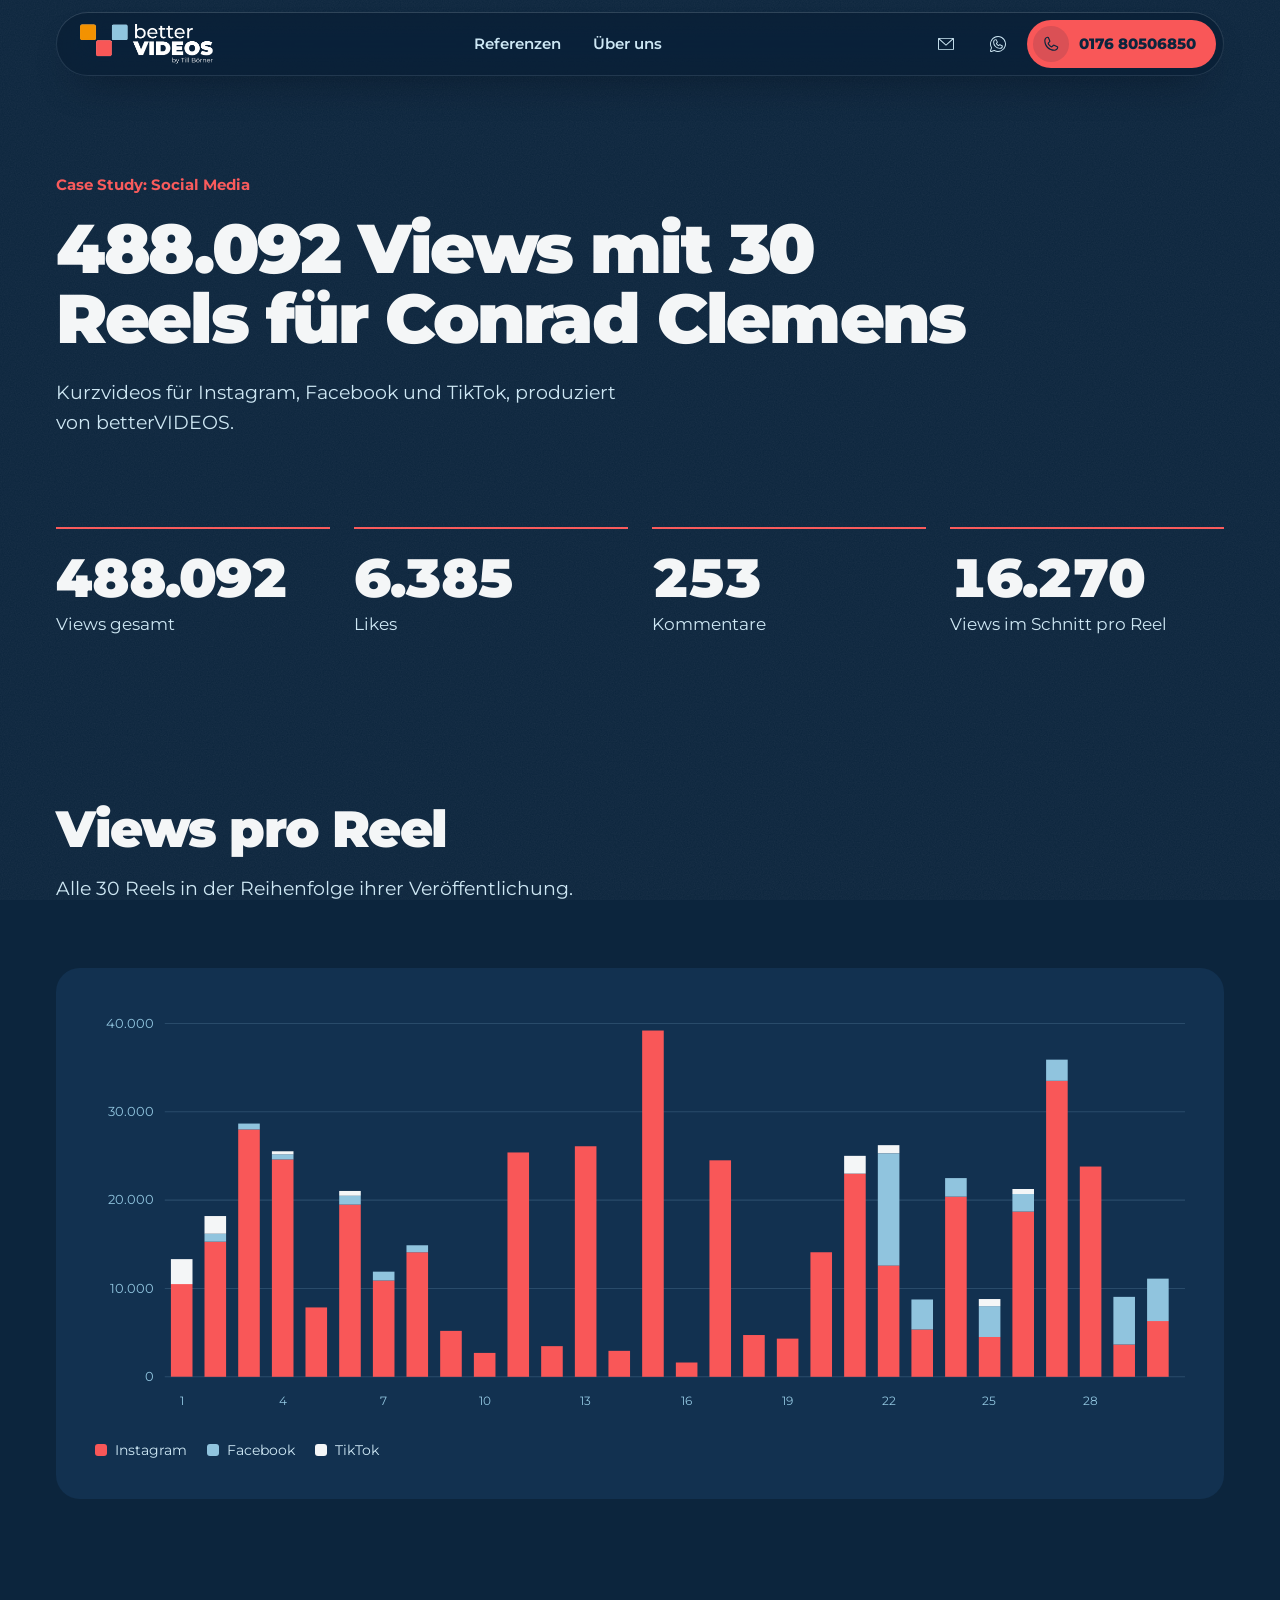
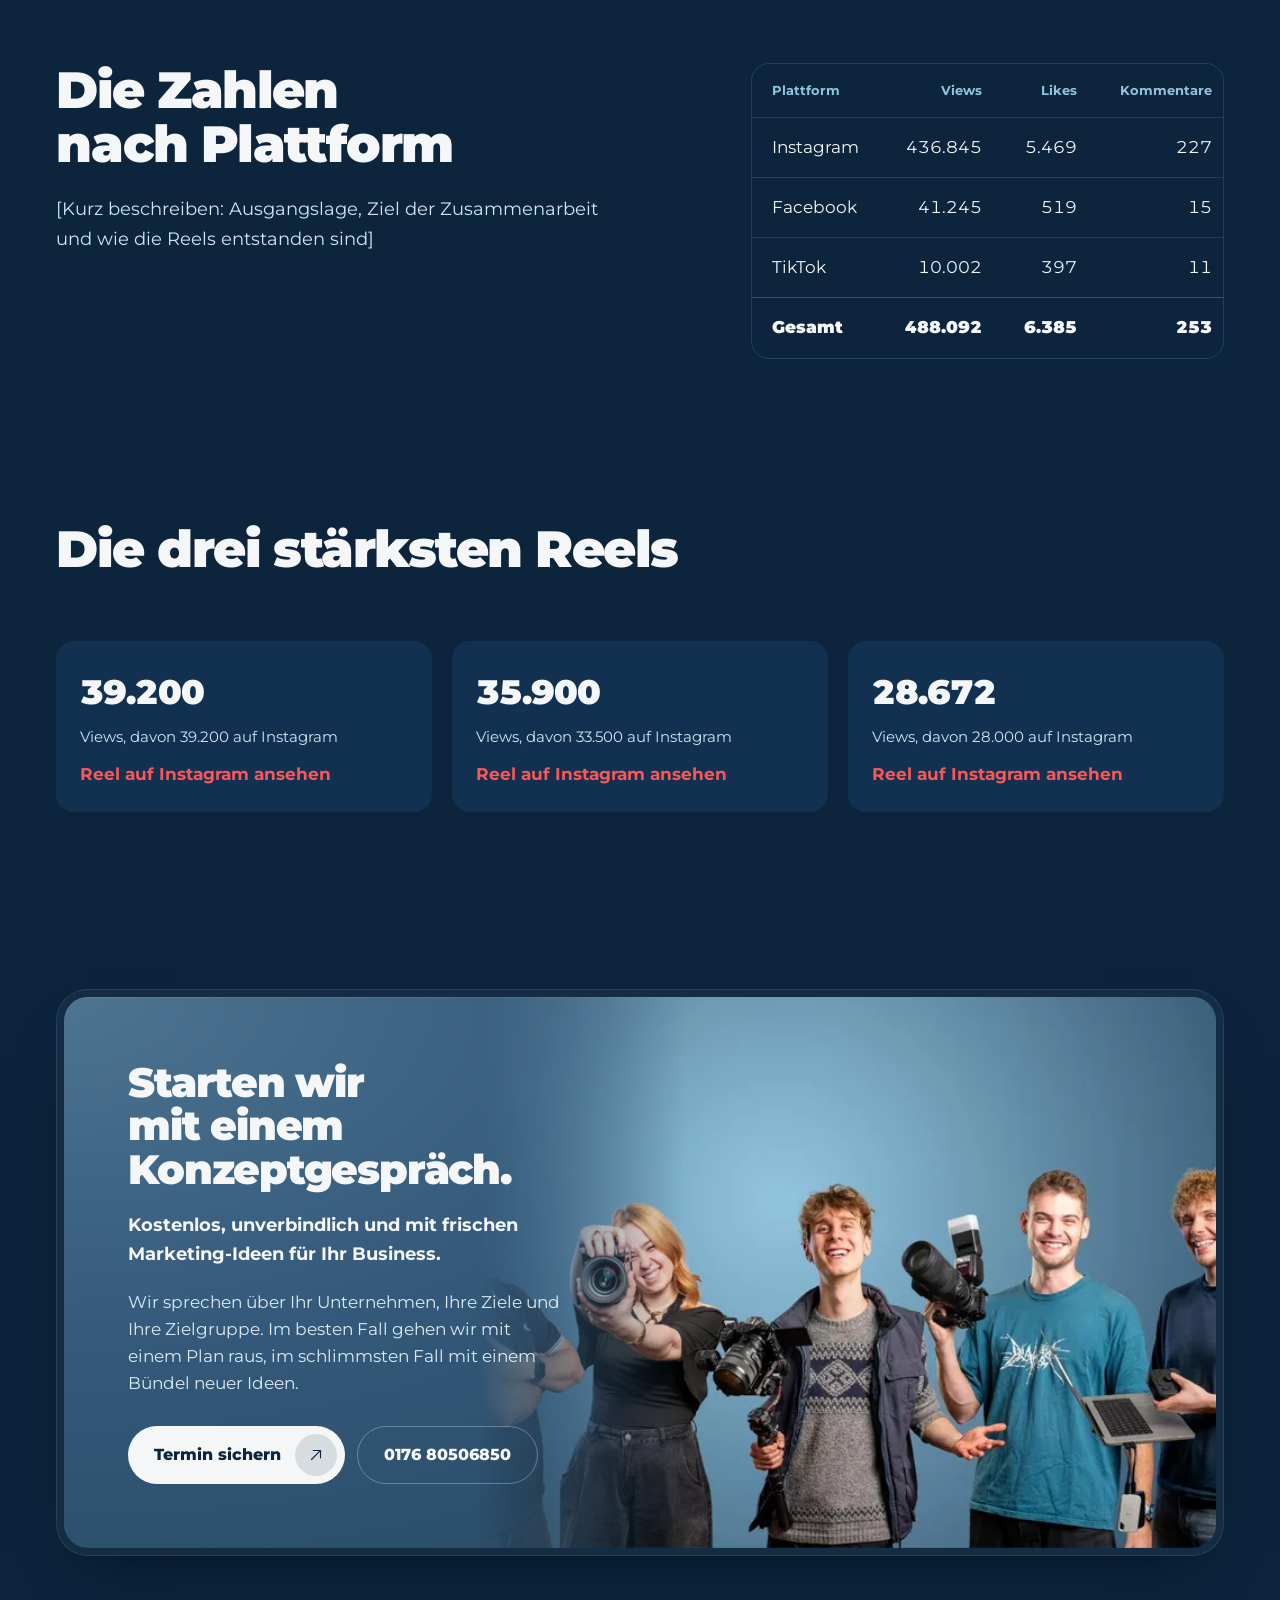
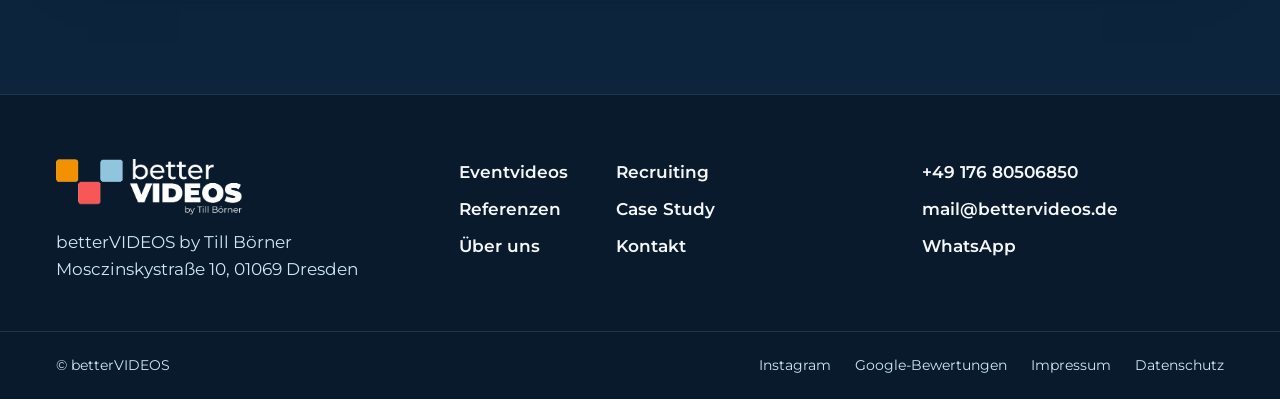
==== case-study-conrad-clemens.html @ bda5fd1b "Initial Commit" ====
<!doctype html>
<html lang="de">
<head>
<meta charset="utf-8">
<meta name="viewport" content="width=device-width, initial-scale=1, viewport-fit=cover">
<title>Case Study Conrad Clemens | betterVIDEOS</title>
<meta name="description" content="488.092 Views mit 30 Reels: Social-Media-Content von betterVIDEOS für Conrad Clemens (CDU) auf Instagram, Facebook und TikTok.">
<meta name="theme-color" content="#0c253d">
<link rel="canonical" href="https://bettervideos.de/case-study-conrad-clemens.html">
<meta property="og:type" content="website">
<meta property="og:title" content="Case Study Conrad Clemens | betterVIDEOS">
<meta property="og:description" content="488.092 Views mit 30 Reels: Social-Media-Content von betterVIDEOS für Conrad Clemens (CDU) auf Instagram, Facebook und TikTok.">
<meta property="og:image" content="https://bettervideos.de/assets/img/team-1520.jpg">
<meta property="og:locale" content="de_DE">
<link rel="preload" href="assets/fonts/montserrat-var.woff2" as="font" type="font/woff2" crossorigin>
<link rel="stylesheet" href="assets/css/style.css">
<link rel="icon" type="image/svg+xml" href="data:image/svg+xml,%3Csvg xmlns='http://www.w3.org/2000/svg' viewBox='0 0 64 64'%3E%3Crect x='2' y='4' width='22' height='22' rx='4' fill='%23f39202'/%3E%3Crect x='40' y='4' width='22' height='22' rx='4' fill='%2390c4de'/%3E%3Crect x='21' y='38' width='22' height='22' rx='4' fill='%23f95758'/%3E%3C/svg%3E">
</head>
<body>
<a class="skip-link" href="#inhalt">Zum Inhalt springen</a>
<header class="site-header">
<div class="site-header__inner">
<a class="logo" href="index.html" aria-label="betterVIDEOS Startseite"><picture><source srcset="assets/img/logo.webp" type="image/webp"><img src="assets/img/logo.png" alt="betterVIDEOS by Till Börner" width="520" height="157"></picture></a>
<nav class="main-nav" aria-label="Hauptnavigation">
<a href="referenzen.html">Referenzen</a>
<a href="ueber-uns.html">Über uns</a>
</nav>
<div class="header-actions">
<a class="icon-btn" href="mailto:mail@bettervideos.de" aria-label="E-Mail schreiben"><svg xmlns="http://www.w3.org/2000/svg" width="20" height="20" aria-hidden="true" focusable="false" viewBox="0 0 256 256" fill="currentColor"><path d="M224,50H32a6,6,0,0,0-6,6V192a14,14,0,0,0,14,14H216a14,14,0,0,0,14-14V56A6,6,0,0,0,224,50ZM208.58,62,128,135.86,47.42,62ZM216,194H40a2,2,0,0,1-2-2V69.64l86,78.78a6,6,0,0,0,8.1,0L218,69.64V192A2,2,0,0,1,216,194Z"/></svg></a>
<a class="icon-btn" href="https://wa.me/4917680506850" aria-label="WhatsApp schreiben"><svg xmlns="http://www.w3.org/2000/svg" width="20" height="20" aria-hidden="true" focusable="false" viewBox="0 0 256 256" fill="currentColor"><path d="M186.68,146.63l-32-16a6,6,0,0,0-6,.38L133,141.46A42.49,42.49,0,0,1,114.54,123L125,107.33a6,6,0,0,0,.38-6l-16-32A6,6,0,0,0,104,66a38,38,0,0,0-38,38,86.1,86.1,0,0,0,86,86,38,38,0,0,0,38-38A6,6,0,0,0,186.68,146.63ZM152,178a74.09,74.09,0,0,1-74-74,26,26,0,0,1,22.42-25.75l12.66,25.32-10.39,15.58a6,6,0,0,0-.54,5.63,54.43,54.43,0,0,0,29.07,29.07,6,6,0,0,0,5.63-.54l15.58-10.39,25.32,12.66A26,26,0,0,1,152,178ZM128,26A102,102,0,0,0,38.35,176.69L26.73,211.56a14,14,0,0,0,17.71,17.71l34.87-11.62A102,102,0,1,0,128,26Zm0,192a90,90,0,0,1-45.06-12.08,6.09,6.09,0,0,0-3-.81,6.2,6.2,0,0,0-1.9.31L40.65,217.88a2,2,0,0,1-2.53-2.53L50.58,178a6,6,0,0,0-.5-4.91A90,90,0,1,1,128,218Z"/></svg></a>
<a class="call-btn" href="tel:+4917680506850" aria-label="Anrufen: 0176 80506850"><span class="call-btn__icon"><svg xmlns="http://www.w3.org/2000/svg" width="18" height="18" aria-hidden="true" focusable="false" viewBox="0 0 256 256" fill="currentColor"><path d="M222.37,158.46l-47.11-21.11-.13-.06a16,16,0,0,0-15.17,1.4,8.12,8.12,0,0,0-.75.56L134.87,160c-15.42-7.49-31.34-23.29-38.83-38.51l20.78-24.71c.2-.25.39-.5.57-.77a16,16,0,0,0,1.32-15.06l0-.12L97.54,33.64a16,16,0,0,0-16.62-9.52A56.26,56.26,0,0,0,32,80c0,79.4,64.6,144,144,144a56.26,56.26,0,0,0,55.88-48.92A16,16,0,0,0,222.37,158.46ZM176,208A128.14,128.14,0,0,1,48,80,40.2,40.2,0,0,1,82.87,40a.61.61,0,0,0,0,.12l21,47L83.2,111.86a6.13,6.13,0,0,0-.57.77,16,16,0,0,0-1,15.7c9.06,18.53,27.73,37.06,46.46,46.11a16,16,0,0,0,15.75-1.14,8.44,8.44,0,0,0,.74-.56L168.89,152l47,21.05h0s.08,0,.11,0A40.21,40.21,0,0,1,176,208Z"/></svg></span><span class="call-btn__label">0176 80506850</span></a>
<button class="menu-toggle" type="button" aria-expanded="false" aria-controls="mobile-menu" aria-label="Menü öffnen"><span></span><span></span></button>
</div>
</div>
</header>
<nav class="mobile-menu" id="mobile-menu" aria-label="Mobiles Menü" aria-hidden="true">
<a href="index.html">Start</a>
<a href="eventvideo.html">Eventvideos</a>
<a href="recruiting.html">Recruiting</a>
<a href="referenzen.html">Referenzen</a>
<a href="ueber-uns.html">Über uns</a>
<a href="kontakt.html">Kontakt</a>
<div class="mobile-menu__contact">
<a href="tel:+4917680506850">0176 80506850</a>
<a href="https://wa.me/4917680506850">WhatsApp</a>
<a href="mailto:mail@bettervideos.de">mail@bettervideos.de</a>
</div>
</nav>

<main id="inhalt">

<section class="page-hero" data-hero aria-label="Einstieg">
<div class="wrap">
<p class="kicker">Case Study: Social Media</p>
<h1 class="h1 h1--case">488.092 Views mit 30 Reels für Conrad Clemens</h1>
<p class="lead">Kurzvideos für Instagram, Facebook und TikTok, produziert von betterVIDEOS.</p>
</div>
</section>

<section class="section section--tight-top" aria-label="Ergebnisse">
<div class="wrap">
<div class="stats reveal">
<div class="stat"><strong>488.092</strong><span>Views gesamt</span></div>
<div class="stat"><strong>6.385</strong><span>Likes</span></div>
<div class="stat"><strong>253</strong><span>Kommentare</span></div>
<div class="stat"><strong>16.270</strong><span>Views im Schnitt pro Reel</span></div>
</div>
</div>
</section>

<section class="section section--tight-top" aria-labelledby="verlauf">
<div class="wrap">
<div class="section-head reveal"><h2 class="h2" id="verlauf">Views pro Reel</h2><p class="lead">Alle 30 Reels in der Reihenfolge ihrer Veröffentlichung.</p></div>
<div class="chart reveal">
<svg viewBox="0 0 1000 380" role="img" aria-label="Views pro Reel, aufgeteilt nach Instagram, Facebook und TikTok"><g font-family="Montserrat, sans-serif"><line x1="64" x2="1000" y1="340.0" y2="340.0" stroke="rgba(144,196,222,0.18)"/><text x="54" y="344.0" text-anchor="end" font-size="12" fill="#90c4de">0</text><line x1="64" x2="1000" y1="259.0" y2="259.0" stroke="rgba(144,196,222,0.18)"/><text x="54" y="263.0" text-anchor="end" font-size="12" fill="#90c4de">10.000</text><line x1="64" x2="1000" y1="178.0" y2="178.0" stroke="rgba(144,196,222,0.18)"/><text x="54" y="182.0" text-anchor="end" font-size="12" fill="#90c4de">20.000</text><line x1="64" x2="1000" y1="97.0" y2="97.0" stroke="rgba(144,196,222,0.18)"/><text x="54" y="101.0" text-anchor="end" font-size="12" fill="#90c4de">30.000</text><line x1="64" x2="1000" y1="16.0" y2="16.0" stroke="rgba(144,196,222,0.18)"/><text x="54" y="20.0" text-anchor="end" font-size="12" fill="#90c4de">40.000</text><rect x="69.6" y="254.9" width="19.8" height="85.0" fill="#f95758"><title>Reel 1, Instagram: 10.500 Views</title></rect><rect x="69.6" y="232.1" width="19.8" height="22.9" fill="#f4f6f7"><title>Reel 1, TikTok: 2.821 Views</title></rect><rect x="100.4" y="216.1" width="19.8" height="123.9" fill="#f95758"><title>Reel 2, Instagram: 15.300 Views</title></rect><rect x="100.4" y="208.8" width="19.8" height="7.3" fill="#90c4de"><title>Reel 2, Facebook: 897 Views</title></rect><rect x="100.4" y="192.6" width="19.8" height="16.2" fill="#f4f6f7"><title>Reel 2, TikTok: 2.002 Views</title></rect><rect x="131.3" y="113.2" width="19.8" height="226.8" fill="#f95758"><title>Reel 3, Instagram: 28.000 Views</title></rect><rect x="131.3" y="107.8" width="19.8" height="5.4" fill="#90c4de"><title>Reel 3, Facebook: 672 Views</title></rect><rect x="162.2" y="140.7" width="19.8" height="199.3" fill="#f95758"><title>Reel 4, Instagram: 24.600 Views</title></rect><rect x="162.2" y="136.0" width="19.8" height="4.7" fill="#90c4de"><title>Reel 4, Facebook: 583 Views</title></rect><rect x="162.2" y="133.2" width="19.8" height="2.8" fill="#f4f6f7"><title>Reel 4, TikTok: 344 Views</title></rect><rect x="193.0" y="276.4" width="19.8" height="63.6" fill="#f95758"><title>Reel 5, Instagram: 7.846 Views</title></rect><rect x="223.9" y="182.1" width="19.8" height="157.9" fill="#f95758"><title>Reel 6, Instagram: 19.500 Views</title></rect><rect x="223.9" y="174.0" width="19.8" height="8.1" fill="#90c4de"><title>Reel 6, Facebook: 1.000 Views</title></rect><rect x="223.9" y="169.6" width="19.8" height="4.4" fill="#f4f6f7"><title>Reel 6, TikTok: 538 Views</title></rect><rect x="254.8" y="251.7" width="19.8" height="88.3" fill="#f95758"><title>Reel 7, Instagram: 10.900 Views</title></rect><rect x="254.8" y="243.6" width="19.8" height="8.1" fill="#90c4de"><title>Reel 7, Facebook: 1.000 Views</title></rect><rect x="285.6" y="225.8" width="19.8" height="114.2" fill="#f95758"><title>Reel 8, Instagram: 14.100 Views</title></rect><rect x="285.6" y="219.4" width="19.8" height="6.4" fill="#90c4de"><title>Reel 8, Facebook: 793 Views</title></rect><rect x="316.5" y="297.9" width="19.8" height="42.1" fill="#f95758"><title>Reel 9, Instagram: 5.199 Views</title></rect><rect x="347.4" y="318.1" width="19.8" height="21.9" fill="#f95758"><title>Reel 10, Instagram: 2.701 Views</title></rect><rect x="378.2" y="134.3" width="19.8" height="205.7" fill="#f95758"><title>Reel 11, Instagram: 25.400 Views</title></rect><rect x="409.1" y="311.9" width="19.8" height="28.1" fill="#f95758"><title>Reel 12, Instagram: 3.463 Views</title></rect><rect x="440.0" y="128.6" width="19.8" height="211.4" fill="#f95758"><title>Reel 13, Instagram: 26.100 Views</title></rect><rect x="470.8" y="316.2" width="19.8" height="23.8" fill="#f95758"><title>Reel 14, Instagram: 2.942 Views</title></rect><rect x="501.7" y="22.5" width="19.8" height="317.5" fill="#f95758"><title>Reel 15, Instagram: 39.200 Views</title></rect><rect x="532.6" y="326.9" width="19.8" height="13.1" fill="#f95758"><title>Reel 16, Instagram: 1.612 Views</title></rect><rect x="563.4" y="141.5" width="19.8" height="198.5" fill="#f95758"><title>Reel 17, Instagram: 24.500 Views</title></rect><rect x="594.3" y="301.7" width="19.8" height="38.3" fill="#f95758"><title>Reel 18, Instagram: 4.734 Views</title></rect><rect x="625.2" y="305.0" width="19.8" height="35.0" fill="#f95758"><title>Reel 19, Instagram: 4.324 Views</title></rect><rect x="656.0" y="225.8" width="19.8" height="114.2" fill="#f95758"><title>Reel 20, Instagram: 14.100 Views</title></rect><rect x="686.9" y="153.7" width="19.8" height="186.3" fill="#f95758"><title>Reel 21, Instagram: 23.000 Views</title></rect><rect x="686.9" y="137.4" width="19.8" height="16.3" fill="#f4f6f7"><title>Reel 21, TikTok: 2.010 Views</title></rect><rect x="717.8" y="237.9" width="19.8" height="102.1" fill="#f95758"><title>Reel 22, Instagram: 12.600 Views</title></rect><rect x="717.8" y="135.1" width="19.8" height="102.9" fill="#90c4de"><title>Reel 22, Facebook: 12.700 Views</title></rect><rect x="717.8" y="127.6" width="19.8" height="7.4" fill="#f4f6f7"><title>Reel 22, TikTok: 917 Views</title></rect><rect x="748.6" y="296.6" width="19.8" height="43.4" fill="#f95758"><title>Reel 23, Instagram: 5.352 Views</title></rect><rect x="748.6" y="269.1" width="19.8" height="27.5" fill="#90c4de"><title>Reel 23, Facebook: 3.400 Views</title></rect><rect x="779.5" y="174.8" width="19.8" height="165.2" fill="#f95758"><title>Reel 24, Instagram: 20.400 Views</title></rect><rect x="779.5" y="157.8" width="19.8" height="17.0" fill="#90c4de"><title>Reel 24, Facebook: 2.100 Views</title></rect><rect x="810.4" y="303.5" width="19.8" height="36.5" fill="#f95758"><title>Reel 25, Instagram: 4.503 Views</title></rect><rect x="810.4" y="275.2" width="19.8" height="28.3" fill="#90c4de"><title>Reel 25, Facebook: 3.500 Views</title></rect><rect x="810.4" y="268.7" width="19.8" height="6.5" fill="#f4f6f7"><title>Reel 25, TikTok: 805 Views</title></rect><rect x="841.2" y="188.5" width="19.8" height="151.5" fill="#f95758"><title>Reel 26, Instagram: 18.700 Views</title></rect><rect x="841.2" y="172.3" width="19.8" height="16.2" fill="#90c4de"><title>Reel 26, Facebook: 2.000 Views</title></rect><rect x="841.2" y="167.8" width="19.8" height="4.6" fill="#f4f6f7"><title>Reel 26, TikTok: 565 Views</title></rect><rect x="872.1" y="68.6" width="19.8" height="271.4" fill="#f95758"><title>Reel 27, Instagram: 33.500 Views</title></rect><rect x="872.1" y="49.2" width="19.8" height="19.4" fill="#90c4de"><title>Reel 27, Facebook: 2.400 Views</title></rect><rect x="903.0" y="147.2" width="19.8" height="192.8" fill="#f95758"><title>Reel 28, Instagram: 23.800 Views</title></rect><rect x="933.8" y="310.4" width="19.8" height="29.6" fill="#f95758"><title>Reel 29, Instagram: 3.653 Views</title></rect><rect x="933.8" y="266.7" width="19.8" height="43.7" fill="#90c4de"><title>Reel 29, Facebook: 5.400 Views</title></rect><rect x="964.7" y="288.8" width="19.8" height="51.2" fill="#f95758"><title>Reel 30, Instagram: 6.316 Views</title></rect><rect x="964.7" y="250.0" width="19.8" height="38.9" fill="#90c4de"><title>Reel 30, Facebook: 4.800 Views</title></rect><text x="79.4" y="366" text-anchor="middle" font-size="11" fill="#90c4de">1</text><text x="172.0" y="366" text-anchor="middle" font-size="11" fill="#90c4de">4</text><text x="264.6" y="366" text-anchor="middle" font-size="11" fill="#90c4de">7</text><text x="357.2" y="366" text-anchor="middle" font-size="11" fill="#90c4de">10</text><text x="449.8" y="366" text-anchor="middle" font-size="11" fill="#90c4de">13</text><text x="542.4" y="366" text-anchor="middle" font-size="11" fill="#90c4de">16</text><text x="635.0" y="366" text-anchor="middle" font-size="11" fill="#90c4de">19</text><text x="727.6" y="366" text-anchor="middle" font-size="11" fill="#90c4de">22</text><text x="820.2" y="366" text-anchor="middle" font-size="11" fill="#90c4de">25</text><text x="912.8" y="366" text-anchor="middle" font-size="11" fill="#90c4de">28</text></g></svg>
<p class="chart__legend"><span><i style="background:#f95758"></i>Instagram</span><span><i style="background:#90c4de"></i>Facebook</span><span><i style="background:#f4f6f7"></i>TikTok</span></p>
</div>
</div>
</section>

<section class="section section--tight-top" aria-labelledby="plattformen">
<div class="wrap grid-12 split">
<div class="split__a reveal">
<h2 class="h2" id="plattformen">Die Zahlen nach Plattform</h2>
<p class="body-lg muted">[Kurz beschreiben: Ausgangslage, Ziel der Zusammenarbeit und wie die Reels entstanden sind]</p>
</div>
<div class="split__b reveal">
<div class="table-wrap">
<table class="platforms">
<thead><tr><th scope="col">Plattform</th><th scope="col">Views</th><th scope="col">Likes</th><th scope="col">Kommentare</th></tr></thead>
<tbody>
<tr><td>Instagram</td><td>436.845</td><td>5.469</td><td>227</td></tr>
<tr><td>Facebook</td><td>41.245</td><td>519</td><td>15</td></tr>
<tr><td>TikTok</td><td>10.002</td><td>397</td><td>11</td></tr>
</tbody>
<tfoot><tr><td>Gesamt</td><td>488.092</td><td>6.385</td><td>253</td></tr></tfoot>
</table>
</div>
</div>
</div>
</section>

<section class="section section--tight-top" aria-labelledby="top">
<div class="wrap">
<div class="section-head reveal"><h2 class="h2" id="top">Die drei stärksten Reels</h2></div>
<div class="top-reels reveal"><a class="top-reel" href="https://www.instagram.com/reel/C_IzAblIefI/"><strong>39.200</strong><span>Views, davon 39.200 auf Instagram</span><em>Reel auf Instagram ansehen</em></a><a class="top-reel" href="https://www.instagram.com/reel/DNK-kFuIaaP/"><strong>35.900</strong><span>Views, davon 33.500 auf Instagram</span><em>Reel auf Instagram ansehen</em></a><a class="top-reel" href="https://www.instagram.com/reel/C7Y2brCISjF/"><strong>28.672</strong><span>Views, davon 28.000 auf Instagram</span><em>Reel auf Instagram ansehen</em></a></div>
</div>
</section>

<section class="section section--cta" aria-labelledby="konzeptgespraech">
<div class="wrap">
<div class="bezel bezel--xl reveal">
<div class="bezel__core cta-panel">
<div class="cta-panel__text">
<h2 class="h2" id="konzeptgespraech">Starten wir mit einem Konzeptgespräch.</h2>
<p class="cta-panel__sub">Kostenlos, unverbindlich und mit frischen Marketing-Ideen für Ihr Business.</p>
<p class="cta-panel__body">Wir sprechen über Ihr Unternehmen, Ihre Ziele und Ihre Zielgruppe. Im besten Fall gehen wir mit einem Plan raus, im schlimmsten Fall mit einem Bündel neuer Ideen.</p>
<div class="btn-row">
<a class="btn btn--light" href="kontakt.html"><span>Termin sichern</span><span class="btn__icon"><svg xmlns="http://www.w3.org/2000/svg" width="18" height="18" aria-hidden="true" focusable="false" viewBox="0 0 256 256" fill="currentColor"><path d="M200,64V168a8,8,0,0,1-16,0V83.31L69.66,197.66a8,8,0,0,1-11.32-11.32L172.69,72H88a8,8,0,0,1,0-16H192A8,8,0,0,1,200,64Z"/></svg></span></a>
<a class="btn btn--ghost" href="tel:+4917680506850">0176 80506850</a>
</div>
</div>
<figure class="cta-panel__photo"><picture><source type="image/webp" srcset="assets/img/team-800.webp 800w, assets/img/team-1520.webp 1520w" sizes="(max-width: 860px) 92vw, 720px"><img src="assets/img/team-800.jpg" srcset="assets/img/team-800.jpg 800w, assets/img/team-1520.jpg 1520w" sizes="(max-width: 860px) 92vw, 720px" alt="Das betterVIDEOS-Team mit Kameras vor blauem Hintergrund" width="1520" height="931" loading="lazy" decoding="async"></picture></figure>
</div>
</div>
</div>
</section>

</main>
<footer class="site-footer">
<div class="wrap footer-top">
<div class="footer-brand">
<a class="logo" href="index.html" aria-label="betterVIDEOS Startseite"><picture><source srcset="assets/img/logo.webp" type="image/webp"><img src="assets/img/logo.png" alt="betterVIDEOS by Till Börner" width="520" height="157"></picture></a>
<address>betterVIDEOS by Till Börner<br>Mosczinskystraße 10, 01069 Dresden</address>
</div>
<nav class="footer-nav" aria-label="Seiten">
<a href="eventvideo.html">Eventvideos</a>
<a href="recruiting.html">Recruiting</a>
<a href="referenzen.html">Referenzen</a>
<a href="case-study-conrad-clemens.html">Case Study</a>
<a href="ueber-uns.html">Über uns</a>
<a href="kontakt.html">Kontakt</a>
</nav>
<div class="footer-contact">
<a href="tel:+4917680506850">+49 176 80506850</a>
<a href="mailto:mail@bettervideos.de">mail@bettervideos.de</a>
<a href="https://wa.me/4917680506850">WhatsApp</a>
</div>
</div>
<div class="wrap footer-bar">
<span>© betterVIDEOS</span>
<nav aria-label="Rechtliches">
<a href="https://www.instagram.com/tillderburner/">Instagram</a>
<a href="https://www.google.com/maps/search/?api=1&query=betterVIDEOS%20Dresden">Google-Bewertungen</a>
<a href="impressum.html">Impressum</a>
<a href="datenschutz.html">Datenschutz</a>
</nav>
</div>
</footer>
<div class="contact-bar" aria-label="Schnellkontakt">
<a class="contact-bar__call" href="tel:+4917680506850"><svg xmlns="http://www.w3.org/2000/svg" width="18" height="18" aria-hidden="true" focusable="false" viewBox="0 0 256 256" fill="currentColor"><path d="M222.37,158.46l-47.11-21.11-.13-.06a16,16,0,0,0-15.17,1.4,8.12,8.12,0,0,0-.75.56L134.87,160c-15.42-7.49-31.34-23.29-38.83-38.51l20.78-24.71c.2-.25.39-.5.57-.77a16,16,0,0,0,1.32-15.06l0-.12L97.54,33.64a16,16,0,0,0-16.62-9.52A56.26,56.26,0,0,0,32,80c0,79.4,64.6,144,144,144a56.26,56.26,0,0,0,55.88-48.92A16,16,0,0,0,222.37,158.46ZM176,208A128.14,128.14,0,0,1,48,80,40.2,40.2,0,0,1,82.87,40a.61.61,0,0,0,0,.12l21,47L83.2,111.86a6.13,6.13,0,0,0-.57.77,16,16,0,0,0-1,15.7c9.06,18.53,27.73,37.06,46.46,46.11a16,16,0,0,0,15.75-1.14,8.44,8.44,0,0,0,.74-.56L168.89,152l47,21.05h0s.08,0,.11,0A40.21,40.21,0,0,1,176,208Z"/></svg><span>Anrufen</span></a>
<a class="contact-bar__wa" href="https://wa.me/4917680506850"><svg xmlns="http://www.w3.org/2000/svg" width="20" height="20" aria-hidden="true" focusable="false" viewBox="0 0 256 256" fill="currentColor"><path d="M186.68,146.63l-32-16a6,6,0,0,0-6,.38L133,141.46A42.49,42.49,0,0,1,114.54,123L125,107.33a6,6,0,0,0,.38-6l-16-32A6,6,0,0,0,104,66a38,38,0,0,0-38,38,86.1,86.1,0,0,0,86,86,38,38,0,0,0,38-38A6,6,0,0,0,186.68,146.63ZM152,178a74.09,74.09,0,0,1-74-74,26,26,0,0,1,22.42-25.75l12.66,25.32-10.39,15.58a6,6,0,0,0-.54,5.63,54.43,54.43,0,0,0,29.07,29.07,6,6,0,0,0,5.63-.54l15.58-10.39,25.32,12.66A26,26,0,0,1,152,178ZM128,26A102,102,0,0,0,38.35,176.69L26.73,211.56a14,14,0,0,0,17.71,17.71l34.87-11.62A102,102,0,1,0,128,26Zm0,192a90,90,0,0,1-45.06-12.08,6.09,6.09,0,0,0-3-.81,6.2,6.2,0,0,0-1.9.31L40.65,217.88a2,2,0,0,1-2.53-2.53L50.58,178a6,6,0,0,0-.5-4.91A90,90,0,1,1,128,218Z"/></svg><span>WhatsApp</span></a>
</div>
<dialog class="video-dialog" id="video-dialog" aria-labelledby="video-dialog-title">
<div class="video-dialog__bar">
<span class="video-dialog__title" id="video-dialog-title">Video</span>
<button class="video-dialog__close" type="button" aria-label="Video schließen"><svg xmlns="http://www.w3.org/2000/svg" width="22" height="22" aria-hidden="true" focusable="false" viewBox="0 0 256 256" fill="currentColor"><path d="M205.66,194.34a8,8,0,0,1-11.32,11.32L128,139.31,61.66,205.66a8,8,0,0,1-11.32-11.32L116.69,128,50.34,61.66A8,8,0,0,1,61.66,50.34L128,116.69l66.34-66.35a8,8,0,0,1,11.32,11.32L139.31,128Z"/></svg></button>
</div>
<div class="video-dialog__frame"></div>
<p class="video-dialog__fallback">Lädt nicht? <a data-video-fallback href="https://vimeo.com/">Direkt auf Vimeo ansehen</a></p>
</dialog>
<script src="assets/js/main.js" defer></script>
</body>
</html>
---- assets/css/style.css ----
/* betterVIDEOS Website-Stylesheet
   Farben und Typo nach Corporate Design Manual: Montserrat, Dunkelblau, Drachenfrucht-Pink, Hellblau */

@font-face {
  font-family: "Montserrat";
  src: url("../fonts/montserrat-var.woff2") format("woff2");
  font-weight: 100 900;
  font-style: normal;
  font-display: swap;
}

:root {
  --navy: #0c253d;
  --navy-deep: #081a2c;
  --navy-raised: #123150;
  --pink: #f95758;
  --sky: #90c4de;
  --sky-pale: #cde7f4;
  --orange: #fd8c04;
  --paper: #f4f6f7;
  --ink-muted: #3d5873;
  --line: rgba(144, 196, 222, 0.16);
  --line-strong: rgba(205, 231, 244, 0.35);
  --ease: cubic-bezier(0.32, 0.72, 0, 1);
  --radius-lg: 24px;
  --radius-md: 18px;
  --radius-sm: 12px;
  --pad-x: clamp(20px, 4.4vw, 64px);
  --section-y: clamp(88px, 10vw, 144px);
  --max: 1440px;
  --fs-h1: clamp(40px, 5.4vw, 80px);
  --fs-h2: clamp(32px, 4vw, 58px);
  --fs-h3: clamp(21px, 1.9vw, 27px);
  --fs-lead: clamp(18px, 1.5vw, 21px);
  --fs-body: 17px;
  --shadow: 0 30px 60px -32px rgba(2, 10, 20, 0.75);
  --hairline: inset 0 0 0 1px rgba(205, 231, 244, 0.1);
  --z-grain: 50;
  --z-bar: 60;
  --z-menu: 70;
  --z-header: 80;
  --z-skip: 90;
}

*, *::before, *::after { box-sizing: border-box; }
html { -webkit-text-size-adjust: 100%; scroll-behavior: smooth; scroll-padding-top: calc(96px + env(safe-area-inset-top, 0px)); }
body {
  margin: 0; min-height: 100dvh;
  background: var(--navy); color: var(--paper);
  font-family: "Montserrat", "Helvetica Neue", system-ui, sans-serif;
  font-size: var(--fs-body); line-height: 1.6;
  -webkit-font-smoothing: antialiased; text-rendering: optimizeLegibility;
}
body::after {
  content: ""; position: fixed; inset: 0; pointer-events: none; z-index: var(--z-grain); opacity: 0.06;
  background-image: url("data:image/svg+xml,%3Csvg xmlns='http://www.w3.org/2000/svg' width='220' height='220'%3E%3Cfilter id='n'%3E%3CfeTurbulence type='fractalNoise' baseFrequency='0.85' numOctaves='2' stitchTiles='stitch'/%3E%3CfeColorMatrix values='0 0 0 0 1 0 0 0 0 1 0 0 0 0 1 0 0 0 0.9 0'/%3E%3C/filter%3E%3Crect width='100%25' height='100%25' filter='url(%23n)'/%3E%3C/svg%3E");
}
html, body { overflow-x: clip; }
img { max-width: 100%; display: block; }
a { color: inherit; }
h1, h2, h3, p, figure, blockquote, ol, ul, dl, dd { margin: 0; }
ul, ol { padding: 0; list-style: none; }
button, input, select, textarea { font: inherit; color: inherit; }
:focus-visible { outline: 2px solid var(--sky); outline-offset: 3px; border-radius: 6px; }
.visually-hidden { position: absolute !important; width: 1px; height: 1px; overflow: hidden; clip: rect(0 0 0 0); white-space: nowrap; }
.skip-link { position: absolute; left: 16px; top: -60px; z-index: var(--z-skip); background: var(--pink); color: var(--navy); padding: 12px 18px; border-radius: 999px; font-weight: 800; text-decoration: none; transition: top 0.3s var(--ease); }
.skip-link:focus { top: calc(12px + env(safe-area-inset-top, 0px)); }

.wrap { width: 100%; max-width: var(--max); margin-inline: auto; padding-inline: var(--pad-x); }
.section { padding-block: var(--section-y) calc(var(--section-y) * 1.08); }
.section--deep { background: var(--navy-deep); }
.section--tight-top { padding-top: clamp(16px, 2vw, 32px); }
.grid-12 { display: grid; grid-template-columns: repeat(12, minmax(0, 1fr)); column-gap: 24px; }

/* Typografie */
.display { font-size: clamp(36px, 4.6vw, 66px); line-height: 1.04; font-weight: 900; letter-spacing: -0.035em; }
.display span { display: block; }
.h1 { font-size: var(--fs-h1); line-height: 1.02; font-weight: 900; letter-spacing: -0.035em; text-wrap: balance; }
.h2 { font-size: var(--fs-h2); line-height: 1.06; font-weight: 900; letter-spacing: -0.03em; text-wrap: balance; }
.h3 { font-size: var(--fs-h3); line-height: 1.18; font-weight: 800; letter-spacing: -0.012em; }
.lead { font-size: var(--fs-lead); line-height: 1.55; color: var(--sky-pale); max-width: 36em; text-wrap: pretty; }
.body-lg { font-size: 18px; line-height: 1.7; max-width: 36em; text-wrap: pretty; }
.em { color: var(--paper); font-weight: 700; }
.stack { display: flex; flex-direction: column; gap: 18px; max-width: 760px; }

.h1--case { margin-top: 16px; max-width: 14em; }
.h3--strong { font-weight: 900; }
.h3--lg { font-weight: 900; font-size: clamp(24px, 2.2vw, 30px); }
.pos-62 { object-position: 62% 50%; }
.pos-40 { object-position: 40% 50%; }
.text-link { display: inline-flex; align-items: center; gap: 10px; font-weight: 700; text-decoration: none; color: var(--sky-pale); transition: color 0.3s var(--ease), gap 0.3s var(--ease); white-space: nowrap; }
.text-link:hover { color: var(--paper); gap: 14px; }
.claim-stack { font-size: clamp(22px, 2.2vw, 32px); line-height: 1.25; font-weight: 900; letter-spacing: -0.02em; }

/* Doppelrand: äußere Schale + innerer Kern mit konzentrischem Radius */
.bezel { --r: 26px; --p: 6px; display: block; padding: var(--p); border-radius: var(--r); background: rgba(205, 231, 244, 0.045); box-shadow: var(--hairline), var(--shadow); }
.bezel--xl { --r: 32px; --p: 8px; }
.bezel__core { display: block; height: 100%; border-radius: calc(var(--r) - var(--p)); overflow: hidden; box-shadow: inset 0 1px 0 rgba(255, 255, 255, 0.07); }
.bezel__core > picture, .bezel__core > picture img { display: block; width: 100%; height: 100%; }
.bezel__core > picture img { object-fit: cover; }
.muted { color: var(--sky-pale); }
.kicker { font-size: 15px; font-weight: 700; color: var(--pink); }
.section-head { display: flex; flex-direction: column; gap: 18px; max-width: 880px; margin-bottom: clamp(40px, 5vw, 64px); }
.section-head--row { max-width: none; flex-direction: row; justify-content: space-between; align-items: flex-end; gap: 32px; }
.highlight { background: var(--pink); color: var(--navy); padding: 0 0.2em 0.04em; border-radius: 0.16em; -webkit-box-decoration-break: clone; box-decoration-break: clone; }
.prose p + p { margin-top: 1em; }

/* Buttons */
.btn { white-space: nowrap; display: inline-flex; align-items: center; gap: 14px; min-height: 58px; padding: 0 26px; border-radius: 999px; border: 0; font-size: 16px; font-weight: 800; line-height: 1.2; text-decoration: none; cursor: pointer; transition: transform 0.35s var(--ease), background-color 0.3s var(--ease), color 0.3s var(--ease), border-color 0.3s var(--ease); }
.btn:hover { transform: translateY(-2px); }
.btn:active { transform: scale(0.98); }
.btn--primary { background: var(--pink); color: var(--navy); padding-right: 8px; }
.btn--light { background: var(--paper); color: var(--navy); padding-right: 8px; }
.btn--ghost { background: transparent; color: var(--paper); border: 1.5px solid var(--line-strong); }
.btn--ghost:hover { border-color: var(--pink); color: var(--pink); }
.btn--ghost-dark { background: transparent; color: var(--navy); border: 1.5px solid rgba(12, 37, 61, 0.3); }
.btn--ghost-dark:hover { border-color: var(--navy); }
.btn__icon { width: 42px; height: 42px; border-radius: 50%; flex-shrink: 0; display: grid; place-items: center; background: rgba(12, 37, 61, 0.12); transition: transform 0.35s var(--ease); }
.btn:hover .btn__icon { transform: translate(2px, -2px) scale(1.05); }
.btn-row { display: flex; flex-wrap: wrap; gap: 12px; align-items: center; }

/* Header: schwebende Pille */
.site-header { position: fixed; top: calc(12px + env(safe-area-inset-top, 0px)); left: 0; right: 0; z-index: var(--z-header); padding-inline: var(--pad-x); pointer-events: none; }
.site-header__inner {
  pointer-events: auto; max-width: 1200px; margin-inline: auto; height: 64px;
  display: flex; align-items: center; justify-content: space-between; gap: 24px;
  padding: 0 8px 0 24px; border-radius: 999px;
  background: rgba(10, 30, 50, 0.72);
  -webkit-backdrop-filter: blur(18px) saturate(140%); backdrop-filter: blur(18px) saturate(140%);
  box-shadow: inset 0 0 0 1px rgba(205, 231, 244, 0.12), inset 0 1px 0 rgba(255, 255, 255, 0.06), 0 20px 40px -24px rgba(2, 10, 20, 0.8);
}
.logo { display: inline-flex; align-items: center; text-decoration: none; flex-shrink: 0; }
.logo img { display: block; height: 40px; width: auto; }
.footer-brand .logo img { height: 56px; }
@media (max-width: 600px) { .logo img { height: 34px; } }
.main-nav { display: flex; gap: 32px; }
.main-nav a { text-decoration: none; font-weight: 600; font-size: 15px; padding-block: 8px; color: var(--sky-pale); transition: color 0.3s var(--ease); }
.main-nav a:hover, .main-nav a[aria-current="page"] { color: var(--paper); }
.main-nav a[aria-current="page"] { box-shadow: inset 0 -2px 0 var(--pink); }
.header-actions { display: flex; align-items: center; gap: 6px; }
.icon-btn { width: 46px; height: 46px; border-radius: 50%; display: grid; place-items: center; color: var(--sky-pale); text-decoration: none; transition: transform 0.4s var(--ease), background-color 0.3s var(--ease), color 0.3s var(--ease); }
.icon-btn:hover { background: rgba(244, 246, 247, 0.1); color: var(--paper); }
.icon-btn:active { transform: scale(0.94); }
.call-btn { display: inline-flex; align-items: center; gap: 10px; height: 48px; padding: 0 20px 0 6px; border-radius: 999px; background: var(--pink); color: var(--navy); font-weight: 800; font-size: 15px; text-decoration: none; transition: transform 0.4s var(--ease); }
.call-btn:hover .call-btn__icon { transform: rotate(-12deg) scale(1.06); }
.call-btn:active { transform: scale(0.97); }
.call-btn__icon { width: 36px; height: 36px; border-radius: 50%; display: grid; place-items: center; background: rgba(12, 37, 61, 0.13); transition: transform 0.4s var(--ease); }
.menu-toggle { display: none; width: 48px; height: 48px; border-radius: 50%; border: 0; background: rgba(244, 246, 247, 0.08); position: relative; cursor: pointer; }
.menu-toggle span { position: absolute; left: 14px; right: 14px; height: 2px; background: var(--paper); border-radius: 2px; transition: transform 0.45s var(--ease), top 0.45s var(--ease); }
.menu-toggle span:first-child { top: 18px; }
.menu-toggle span:last-child { top: 26px; }
.menu-open .menu-toggle span:first-child { top: 22px; transform: rotate(45deg); }
.menu-open .menu-toggle span:last-child { top: 22px; transform: rotate(-45deg); }
.mobile-menu { position: fixed; inset: 0; z-index: var(--z-menu); background: rgba(8, 26, 44, 0.88); -webkit-backdrop-filter: blur(28px); backdrop-filter: blur(28px); padding: calc(112px + env(safe-area-inset-top, 0px)) var(--pad-x) calc(40px + env(safe-area-inset-bottom, 0px)); display: flex; flex-direction: column; gap: 4px; overflow-y: auto; opacity: 0; visibility: hidden; transition: opacity 0.45s var(--ease), visibility 0.45s var(--ease); }
.menu-open .mobile-menu { opacity: 1; visibility: visible; }
.mobile-menu > a { font-size: 34px; font-weight: 900; letter-spacing: -0.03em; text-decoration: none; padding-block: 6px; opacity: 0; transform: translateY(40px); transition: opacity 0.5s var(--ease), transform 0.5s var(--ease), color 0.25s var(--ease); }
.mobile-menu > a:hover, .mobile-menu > a[aria-current="page"] { color: var(--pink); }
.menu-open .mobile-menu > a { opacity: 1; transform: none; }
.menu-open .mobile-menu > a:nth-child(2) { transition-delay: 0.05s; }
.menu-open .mobile-menu > a:nth-child(3) { transition-delay: 0.1s; }
.menu-open .mobile-menu > a:nth-child(4) { transition-delay: 0.15s; }
.menu-open .mobile-menu > a:nth-child(5) { transition-delay: 0.2s; }
.menu-open .mobile-menu > a:nth-child(6) { transition-delay: 0.25s; }
.mobile-menu__contact { margin-top: auto; padding-top: 32px; display: flex; flex-direction: column; gap: 10px; }
.mobile-menu__contact a { font-size: 19px; font-weight: 700; text-decoration: none; }
.menu-open { overflow: hidden; }

/* Hero mit echtem Foto */
.hero { position: relative; min-height: min(100dvh, 900px); display: flex; align-items: flex-end; padding-block: 140px clamp(64px, 8vw, 112px); isolation: isolate; overflow: hidden; }
.hero__media, .hero__media img { position: absolute; inset: 0; width: 100%; height: 100%; }
.hero__media { z-index: -2; }
.hero__media img { object-fit: cover; object-position: 38% 30%; }
.hero::before { content: ""; position: absolute; inset: 0; z-index: -1; background: linear-gradient(90deg, rgba(8, 26, 44, 0.92) 0%, rgba(8, 26, 44, 0.7) 42%, rgba(8, 26, 44, 0.12) 100%), linear-gradient(0deg, rgba(8, 26, 44, 0.85) 0%, rgba(8, 26, 44, 0) 45%); }
.hero__content { display: flex; flex-direction: column; gap: 26px; max-width: 900px; }
.page-hero { padding-block: calc(96px + clamp(40px, 6vw, 88px)) clamp(40px, 5vw, 64px); }
.page-hero--404 { min-height: 70dvh; display: flex; align-items: center; }
.page-hero .lead { margin-top: 24px; }
.split-hero { row-gap: 48px; align-items: center; }
.split-hero__copy { grid-column: span 8; display: flex; flex-direction: column; gap: 26px; }
.split-hero__photo { grid-column: 9 / span 4; aspect-ratio: 4 / 5; }
.split-hero .h1 { font-size: clamp(34px, 3.7vw, 54px); line-height: 1.06; text-wrap: pretty; }

/* Logos */
.logos { padding-block: clamp(56px, 6vw, 80px); border-bottom: 1px solid var(--line); }
.logos__label { text-align: center; font-size: 15px; font-weight: 600; color: var(--sky); margin-bottom: 36px; }
.logos__viewport { overflow: hidden; -webkit-mask-image: linear-gradient(90deg, transparent, #000 10%, #000 90%, transparent); mask-image: linear-gradient(90deg, transparent, #000 10%, #000 90%, transparent); }
.logos__track { display: flex; align-items: center; gap: clamp(48px, 5vw, 80px); width: max-content; animation: marquee 70s linear infinite; }
.logos__track img { height: 52px; width: auto; max-width: 170px; object-fit: contain; opacity: 0.72; transition: opacity 0.3s var(--ease); }
.logos__track img:hover { opacity: 1; }
.logos__viewport:hover .logos__track { animation-play-state: paused; }
@keyframes marquee { to { transform: translateX(-50%); } }

/* Ziele (drei Felder laut Konzept) */
.goals { display: grid; grid-template-columns: repeat(3, minmax(0, 1fr)); gap: 20px; }
.goal { text-decoration: none; transition: transform 0.6s var(--ease); }
.goal:hover { transform: scale(1.025); }
.goal:active { transform: scale(0.99); }
.goal__core { display: flex; flex-direction: column; gap: 14px; padding: clamp(26px, 2.8vw, 36px); background: var(--navy-raised); transition: background-color 0.4s var(--ease); }
.goal:hover .goal__core { background: #15385b; }
.goal__icon { width: 56px; height: 56px; border-radius: 16px; display: grid; place-items: center; background: rgba(249, 87, 88, 0.1); color: var(--pink); }
.goal__title { font-size: var(--fs-h3); font-weight: 800; letter-spacing: -0.012em; line-height: 1.2; margin-top: 6px; }
.goal__claim { font-size: 17px; color: var(--sky-pale); }
.goal__list { margin-top: 6px; padding-top: 18px; border-top: 1px solid var(--line); font-size: 15px; color: var(--sky); line-height: 1.7; flex-grow: 1; }
.goal__more { padding-top: 10px; display: inline-flex; align-items: center; gap: 10px; font-weight: 800; font-size: 15px; }
.goal__more svg { transition: transform 0.4s var(--ease); }
.goal:hover .goal__more svg { transform: translateX(4px); }

/* Video-Slider */
.vslider__track { display: grid; grid-auto-flow: column; grid-auto-columns: calc((100% - 48px) / 3); gap: 24px; overflow-x: auto; overscroll-behavior-x: contain; scroll-snap-type: x mandatory; scroll-behavior: smooth; scrollbar-width: none; padding-bottom: 4px; }
.vslider__track::-webkit-scrollbar { display: none; }
.vslider__controls { display: flex; gap: 10px; flex-shrink: 0; }
.slider-btn { width: 52px; height: 52px; border-radius: 50%; border: 1.5px solid var(--line-strong); background: transparent; color: var(--paper); display: grid; place-items: center; cursor: pointer; transition: border-color 0.25s var(--ease), background-color 0.25s var(--ease), color 0.25s var(--ease), transform 0.25s var(--ease); }
.slider-btn:hover { background: var(--pink); border-color: var(--pink); color: var(--navy); }
.slider-btn:active { transform: scale(0.95); }
.slider-btn:disabled { opacity: 0.35; pointer-events: none; }
.vcard { scroll-snap-align: start; display: flex; flex-direction: column; gap: 16px; text-decoration: none; }
.vcard__bezel { --r: 22px; --p: 5px; }
.vcard__thumb { position: relative; aspect-ratio: 16 / 9; background: radial-gradient(120% 90% at 20% 10%, #1b4670 0%, #0f2c49 55%, #0a2036 100%); display: grid; place-items: center; }
.vcard__still { position: absolute; inset: 0; width: 100%; height: 100%; object-fit: cover; opacity: 0; transition: opacity 0.5s var(--ease), transform 0.7s var(--ease); }
.vcard__still.is-loaded { opacity: 1; }
.vcard__logo { max-width: 46%; max-height: 42%; object-fit: contain; opacity: 0.85; }
.vcard__name { font-size: clamp(22px, 2vw, 28px); font-weight: 900; letter-spacing: -0.02em; text-align: center; padding: 0 20px; color: rgba(244, 246, 247, 0.85); }
.vcard__play { position: absolute; left: 14px; bottom: 14px; width: 50px; height: 50px; padding-left: 2px; border-radius: 50%; background: var(--pink); color: var(--navy); display: grid; place-items: center; transition: transform 0.35s var(--ease); }
.vcard:hover .vcard__play { transform: scale(1.08); }
.vcard:hover .vcard__still { transform: scale(1.04); }
.vcard:active { transform: scale(0.99); }
.vcard__meta { display: flex; flex-direction: column; gap: 4px; padding-inline: 4px; }
.vcard__meta strong { font-size: 18px; font-weight: 800; line-height: 1.3; }
.vcard__meta span { font-size: 14px; color: var(--sky); }

/* Google-Bewertungen: eine große, drei kleine */
.reviews { display: grid; grid-template-columns: minmax(0, 1.15fr) minmax(0, 1fr); gap: 20px; align-items: stretch; }
.reviews__stack { display: grid; gap: 20px; }
.review { background: var(--navy-raised); border-radius: var(--radius-lg); padding: clamp(24px, 2.6vw, 32px); display: flex; flex-direction: column; gap: 16px; text-decoration: none; box-shadow: var(--hairline); transition: transform 0.5s var(--ease), background-color 0.4s var(--ease); }
.review:hover { transform: translateY(-3px); background: #15385b; }
.review p { font-size: 16px; line-height: 1.6; color: var(--sky-pale); text-wrap: pretty; }
.review--featured { justify-content: space-between; padding: clamp(32px, 4vw, 52px); }
.review--featured p { margin-block: auto; font-size: clamp(22px, 2.2vw, 30px); line-height: 1.3; font-weight: 700; color: var(--paper); letter-spacing: -0.015em; }
.review--video { padding: 0; gap: 0; overflow: hidden; margin: 0; }
.review__media { position: relative; display: block; aspect-ratio: 16 / 11; overflow: hidden; }
.review__media img { width: 100%; height: 100%; object-fit: cover; object-position: 55% 30%; display: block; transition: transform 0.8s var(--ease); }
.review__media::after { content: ""; position: absolute; inset: 0; background: linear-gradient(180deg, transparent 55%, rgba(18, 49, 80, 0.9)); }
a.review--video:hover .review__media img { transform: scale(1.03); }
.review__media .vcard__play { z-index: 1; }
.review__body { display: flex; flex-direction: column; gap: 18px; padding: clamp(24px, 3vw, 36px); flex: 1; }
.review--video p { font-size: clamp(22px, 2.2vw, 30px); line-height: 1.25; font-weight: 700; color: var(--paper); letter-spacing: -0.015em; }
.review__note { font-weight: 300; color: var(--sky); }
.review--video .review__who { margin-top: auto; }
figure.review--video:hover { transform: none; background: var(--navy-raised); }
.more-voices { margin-top: clamp(40px, 5vw, 64px); }
.more-voices__title { font-size: 18px; font-weight: 700; margin-bottom: 20px; color: var(--paper); }
.more-voices__grid { display: grid; grid-template-columns: repeat(5, minmax(0, 1fr)); gap: 16px; }
@media (max-width: 1100px) { .more-voices__grid { grid-template-columns: repeat(3, minmax(0, 1fr)); } }
@media (max-width: 640px) { .more-voices__grid { grid-template-columns: repeat(2, minmax(0, 1fr)); } }
.review__head { display: flex; align-items: center; gap: 12px; margin-top: auto; }
.review__avatar { width: 40px; height: 40px; border-radius: 12px; display: grid; place-items: center; color: var(--sky); font-weight: 800; flex-shrink: 0; background: rgba(144, 196, 222, 0.14); }
.review__who { display: flex; flex-direction: column; line-height: 1.3; }
.review__who strong { font-size: 15px; }
.review__who span { font-size: 13px; color: var(--sky); }
.stars { display: inline-flex; gap: 2px; color: #f2b632; }

/* Gründer-Zitat */
.founder { align-items: center; row-gap: 48px; }
.founder__photo { grid-column: 1 / span 5; aspect-ratio: 4 / 5; }
.founder__photo img { object-position: 50% 30%; }
.founder__quote { grid-column: 7 / span 6; display: flex; flex-direction: column; gap: 32px; }
.founder__quote blockquote p { font-size: clamp(30px, 3.4vw, 50px); line-height: 1.14; font-weight: 900; letter-spacing: -0.028em; text-wrap: balance; }
.founder__who strong { display: block; font-size: 19px; font-weight: 900; }
.founder__who span { color: var(--sky-pale); }

/* Workflow */
.workflow { row-gap: 56px; align-items: start; }
.workflow__intro { grid-column: span 5; display: flex; flex-direction: column; gap: 22px; position: sticky; top: 128px; }
.workflow__intro .btn { align-self: flex-start; }
.workflow__steps { grid-column: 7 / span 6; position: relative; counter-reset: wf; }
.workflow__steps::before { content: ""; position: absolute; left: 27px; top: 28px; bottom: 28px; width: 2px; background: rgba(144, 196, 222, 0.25); }
.workflow__step { position: relative; padding: 0 0 48px 88px; }
.workflow__step:last-child { padding-bottom: 0; }
.workflow__step::before { counter-increment: wf; content: "0" counter(wf); position: absolute; left: 0; top: 0; width: 56px; height: 56px; border-radius: 50%; background: var(--navy); border: 2px solid var(--pink); color: var(--pink); display: grid; place-items: center; font-weight: 900; font-size: 17px; }
.workflow__step:first-child::before { background: var(--pink); color: var(--navy); }
.workflow__step h3 { padding-top: 13px; }
.workflow__step p { color: var(--sky-pale); margin-top: 10px; max-width: 34em; }

/* Behind the Scenes: asymmetrisches Foto-Raster */
.photo-grid { display: grid; grid-template-columns: repeat(12, minmax(0, 1fr)); grid-template-rows: repeat(2, clamp(200px, 22vw, 320px)); gap: 20px; }
.photo-grid__cell { grid-column: span 4; }
.photo-grid__cell--big { grid-column: span 8; grid-row: span 2; }
.photo-grid__cell img { transition: transform 1.2s var(--ease); }
.photo-grid__cell:hover img { transform: scale(1.03); }

/* Team */
.people { display: grid; grid-template-columns: repeat(2, minmax(0, 1fr)); gap: 24px; }
.person { transition: transform 0.6s var(--ease), opacity 0.9s var(--ease), filter 0.9s var(--ease); }
.person__core { display: grid; grid-template-columns: minmax(0, 0.95fr) minmax(0, 1fr); gap: 28px; align-items: center; background: var(--navy-raised); padding: 12px; }
.person__photo { border-radius: 16px; overflow: hidden; aspect-ratio: 4 / 5; }
.person__photo img { width: 100%; height: 100%; object-fit: cover; object-position: 50% 22%; }
.person__text { display: flex; flex-direction: column; gap: 10px; padding-right: 16px; }
.person__text h3 { font-size: clamp(24px, 2.3vw, 31px); font-weight: 900; letter-spacing: -0.02em; }
.person__role { color: var(--pink); font-weight: 700; font-size: 15px; }
.person__text p { color: var(--sky-pale); font-size: 16px; }

/* Abschluss-Block in Markenblau */
.section--cta { padding-top: clamp(24px, 3vw, 40px); }
.cta-panel { position: relative; isolation: isolate; min-height: clamp(440px, 38vw, 540px); display: flex; align-items: center; background: radial-gradient(120% 140% at 0% 0%, #4d7491 0%, #34597a 45%, #26475f 100%); }
.cta-panel__text { position: relative; z-index: 1; width: min(100%, 560px); padding: clamp(36px, 5vw, 72px); display: flex; flex-direction: column; gap: 20px; }
.cta-panel__text .h2 { font-size: clamp(30px, 3.2vw, 46px); }
.cta-panel__sub { font-weight: 700; color: var(--paper); font-size: 18px; }
.cta-panel__body { color: #dcecf5; max-width: 32em; }
.cta-panel__text .btn-row { margin-top: 8px; }
.cta-panel__photo { position: absolute; inset: 0 0 0 auto; width: 64%; z-index: -1; -webkit-mask-image: linear-gradient(90deg, transparent 0%, #000 28%); mask-image: linear-gradient(90deg, transparent 0%, #000 28%); }
.cta-panel__photo picture, .cta-panel__photo img { display: block; width: 100%; height: 100%; }
.cta-panel__photo img { object-fit: cover; object-position: 50% 35%; }

/* FAQ */
.faq-wrap { row-gap: 40px; }
.faq-intro { grid-column: span 4; display: flex; flex-direction: column; gap: 18px; }
.faq { grid-column: 5 / span 8; border-top: 1px solid var(--line); }
.faq details { border-bottom: 1px solid var(--line); }
.faq summary { list-style: none; cursor: pointer; display: flex; justify-content: space-between; align-items: center; gap: 24px; padding: 24px 0; font-size: clamp(17px, 1.4vw, 19px); font-weight: 700; transition: color 0.25s var(--ease); }
.faq summary::-webkit-details-marker { display: none; }
.faq summary:hover { color: var(--pink); }
.faq__plus { position: relative; flex-shrink: 0; width: 36px; height: 36px; border-radius: 50%; border: 1.5px solid var(--line-strong); }
.faq__plus::before, .faq__plus::after { content: ""; position: absolute; left: 50%; top: 50%; width: 12px; height: 2px; background: currentColor; transform: translate(-50%, -50%); transition: transform 0.35s var(--ease); }
.faq__plus::after { transform: translate(-50%, -50%) rotate(90deg); }
.faq details[open] .faq__plus::after { transform: translate(-50%, -50%) rotate(0deg); }
.faq__answer { padding: 0 56px 28px 0; color: var(--sky-pale); }
.faq__answer ul { list-style: disc; padding-left: 1.2em; }
.faq__answer li + li { margin-top: 4px; }
.faq__answer a:hover { color: var(--pink); }

/* Vergleich ohne/mit */
.versus { display: grid; grid-template-columns: repeat(2, minmax(0, 1fr)); border-radius: var(--radius-lg); overflow: hidden; border: 1px solid var(--line); }
.versus__col { padding: clamp(28px, 3vw, 44px); display: flex; flex-direction: column; gap: 22px; }
.versus__col--with { background: var(--navy-raised); }
.versus__col h3 { font-size: 22px; font-weight: 900; }
.versus__col--without li { color: var(--sky-pale); }
.versus__col--without svg { color: var(--pink); }
.versus__col--with svg { color: var(--sky); }

/* Karten und Listen */
.cards-3 { display: grid; grid-template-columns: repeat(3, minmax(0, 1fr)); gap: 24px; }
.cards-2 { display: grid; grid-template-columns: repeat(2, minmax(0, 1fr)); gap: 24px; }
.card { border-radius: var(--radius-lg); padding: clamp(26px, 3vw, 36px); background: var(--navy-raised); display: flex; flex-direction: column; gap: 12px; text-decoration: none; box-shadow: var(--hairline); }
.card--roomy { padding: clamp(32px, 4vw, 56px); gap: 20px; align-items: flex-start; }
.case-teaser { min-height: 240px; justify-content: space-between; transition: transform 0.5s var(--ease); }
a.case-teaser:hover { transform: translateY(-3px); }
.case-teaser__label { font-weight: 700; }
.case-teaser__label--muted { color: var(--sky); }
.case-teaser__title { font-size: clamp(30px, 3vw, 44px); font-weight: 900; letter-spacing: -0.03em; line-height: 1.05; }
.case-teaser__title--sm { font-size: clamp(24px, 2.4vw, 34px); line-height: 1.15; }
.case-teaser__more { display: inline-flex; align-items: center; gap: 10px; font-weight: 800; }
.card p { color: var(--sky-pale); }
.card__icon { width: 52px; height: 52px; border-radius: 14px; display: grid; place-items: center; background: rgba(144, 196, 222, 0.14); color: var(--sky); margin-bottom: 6px; }
.card--accent { background: var(--pink); color: var(--navy); box-shadow: var(--shadow); }
.card--accent p, .card--accent .checklist svg { color: var(--navy); }
.split { align-items: start; row-gap: 48px; }
.split__a { grid-column: span 6; display: flex; flex-direction: column; gap: 22px; }
.split__b { grid-column: 8 / span 5; }
.checklist { display: flex; flex-direction: column; gap: 14px; }
.checklist li { display: flex; gap: 14px; align-items: flex-start; line-height: 1.5; font-weight: 500; }
.checklist svg { flex-shrink: 0; margin-top: 1px; color: var(--pink); }
.numbered { display: flex; flex-direction: column; gap: 14px; counter-reset: num; }
.numbered li { display: flex; gap: 18px; align-items: baseline; font-size: clamp(18px, 1.6vw, 22px); font-weight: 700; line-height: 1.35; }
.numbered li::before { counter-increment: num; content: counter(num); flex-shrink: 0; min-width: 1.4em; font-weight: 900; color: var(--pink); }
.media-rows { border-top: 1px solid var(--line); }
.media-row { padding-block: 36px; align-items: baseline; row-gap: 12px; }
.media-row + .media-row { border-top: 1px solid rgba(144, 196, 222, 0.1); }
.media-row h3 { grid-column: span 5; font-size: clamp(24px, 2.4vw, 34px); font-weight: 900; letter-spacing: -0.025em; line-height: 1.1; }
.media-row p { grid-column: 7 / span 6; color: var(--sky-pale); font-size: 18px; }
.products { display: grid; grid-template-columns: repeat(12, minmax(0, 1fr)); grid-auto-rows: minmax(180px, auto); gap: 20px; }
.product { grid-column: span 5; border-radius: var(--radius-lg); padding: 28px; background: var(--navy-raised); display: flex; flex-direction: column; gap: 10px; box-shadow: var(--hairline); }
.product p { color: var(--sky-pale); font-size: 15px; }
.product--hero { grid-column: span 7; grid-row: span 3; --r: 26px; --p: 6px; padding: var(--p); background: rgba(205, 231, 244, 0.045); }
.product--hero .bezel__core { display: flex; flex-direction: column; background: var(--navy-raised); }
.product--hero picture { height: auto; flex: 1; min-height: 260px; }
.product--hero picture img { height: 100%; object-position: 40% 40%; }
.product__text { padding: 28px; display: flex; flex-direction: column; gap: 10px; }
.product__text p { color: var(--sky-pale); }
.packages { display: grid; grid-template-columns: repeat(3, minmax(0, 1fr)); gap: 24px; }
.package { border-radius: var(--radius-lg); padding: clamp(28px, 3vw, 40px); background: var(--navy-raised); display: flex; flex-direction: column; gap: 18px; border: 1.5px solid transparent; }
.package__price { font-size: 30px; font-weight: 900; color: var(--sky); }
.package p { color: var(--sky-pale); }
.package--featured { border-color: var(--pink); }
.package--featured .package__price { color: var(--pink); }
.package-extra { margin-top: 24px; display: flex; justify-content: space-between; align-items: center; gap: 24px; flex-wrap: wrap; padding: 26px 32px; border: 1.5px solid rgba(144, 196, 222, 0.22); border-radius: var(--radius-lg); }
.package-extra strong { display: block; font-size: 22px; font-weight: 900; }
.package-extra span { color: var(--sky-pale); }
.statement { text-align: center; display: flex; flex-direction: column; align-items: center; gap: 24px; }
.statement .h2 { max-width: 16em; }
.statement p { max-width: 34em; color: var(--sky-pale); font-size: 19px; }
.quote-card { display: flex; flex-direction: column; gap: 20px; padding: clamp(28px, 4vw, 48px); border-radius: var(--radius-lg); background: var(--navy-raised); }
.quote-card p { font-size: clamp(24px, 2.6vw, 36px); font-weight: 900; line-height: 1.18; letter-spacing: -0.022em; }
.quote-card footer strong { display: block; font-weight: 900; }
.quote-card footer span { color: var(--sky-pale); font-size: 15px; }

/* Recruiting */
.tragedy { display: grid; grid-template-columns: repeat(3, minmax(0, 1fr)); gap: 24px; }
.tragedy__col { border-radius: var(--radius-lg); padding: clamp(26px, 3vw, 36px); display: flex; flex-direction: column; gap: 16px; }
.tragedy__col h3 { font-size: 22px; font-weight: 900; }
.tragedy__col--need { background: var(--navy-raised); }
.tragedy__col--need svg { color: var(--sky); }
.tragedy__col--get { border: 1.5px solid rgba(249, 87, 88, 0.45); }
.tragedy__col--get li { color: var(--sky-pale); }
.tragedy__col--result { background: var(--navy-deep); box-shadow: inset 4px 0 0 var(--pink), var(--hairline); }
.tragedy__col--result p { font-weight: 600; }
.steps10 { display: grid; grid-template-columns: repeat(5, minmax(0, 1fr)); gap: 16px; counter-reset: s10; }
.steps10 li { border-radius: var(--radius-md); background: var(--navy-raised); padding: 22px; display: flex; flex-direction: column; gap: 10px; font-weight: 700; line-height: 1.35; min-height: 138px; }
.steps10 li::before { counter-increment: s10; content: counter(s10, decimal-leading-zero); font-size: 14px; font-weight: 900; color: var(--pink); }
.steps10 small { display: block; font-weight: 500; color: var(--sky); font-size: 13px; }

.formula { row-gap: 40px; align-items: start; }
.ways { grid-column: span 7; display: flex; flex-direction: column; }
.ways li { display: flex; gap: 24px; align-items: flex-start; padding-block: 28px; border-top: 1px solid var(--line); }
.ways li:last-child { border-bottom: 1px solid var(--line); }
.ways__icon { flex-shrink: 0; width: 60px; height: 60px; border-radius: 18px; display: grid; place-items: center; background: rgba(144, 196, 222, 0.12); color: var(--sky); }
.ways h3 { font-size: clamp(22px, 2.2vw, 30px); font-weight: 900; letter-spacing: -0.02em; line-height: 1.15; }
.ways p { color: var(--sky-pale); margin-top: 6px; font-size: 17px; }
.formula__result { grid-column: 9 / span 4; position: sticky; top: 112px; }
.formula__result .bezel__core { background: var(--pink); color: var(--navy); padding: clamp(28px, 3vw, 36px); display: flex; flex-direction: column; gap: 18px; }
.formula__result .checklist svg { color: var(--navy); }
.formula__result .checklist li { font-weight: 700; }

/* Referenzen */
.filters { display: flex; flex-wrap: wrap; gap: 10px; margin-bottom: 48px; }
.filter { min-height: 48px; padding: 0 22px; border-radius: 999px; border: 1.5px solid var(--line-strong); background: transparent; color: var(--paper); font-size: 15px; font-weight: 600; cursor: pointer; transition: border-color 0.25s var(--ease), background-color 0.25s var(--ease), color 0.25s var(--ease), transform 0.25s var(--ease); }
.filter:hover { border-color: var(--pink); }
.filter:active { transform: scale(0.97); }
.filter[aria-pressed="true"] { background: var(--pink); border-color: var(--pink); color: var(--navy); font-weight: 800; }
.projects { display: grid; grid-template-columns: repeat(3, minmax(0, 1fr)); gap: 24px; align-items: start; }
.project { border-radius: 20px; padding: 28px; display: flex; flex-direction: column; gap: 18px; min-height: 260px; background: var(--navy-raised); border-top: 4px solid var(--sky); }
.project[hidden] { display: none; }
.project--employer, .project--social { border-top-color: var(--pink); }
.project--event { border-top-color: var(--paper); }
.project--reportage { border-top-color: var(--orange); }
.project--reel { border-top-color: var(--sky-pale); }
.project__meta { display: flex; justify-content: space-between; gap: 12px; font-size: 14px; font-weight: 700; }
.project__meta span:last-child { font-weight: 500; color: var(--sky); }
.project h2 { font-size: clamp(24px, 2.1vw, 30px); line-height: 1.08; font-weight: 900; letter-spacing: -0.022em; hyphens: manual; }
.project ul { margin-top: auto; }
.project__film { width: 100%; min-height: 46px; display: flex; justify-content: space-between; align-items: center; gap: 12px; border-top: 1px solid var(--line); font-size: 15px; font-weight: 700; color: inherit; text-decoration: none; transition: color 0.25s var(--ease); }
a.project__film:hover { color: var(--pink); }
.project__film--pending { font-weight: 500; color: var(--sky-pale); }
.project__film--pending small { font-size: 13px; }
.empty-note { color: var(--sky-pale); font-size: 18px; margin-top: 24px; }

/* Case Study */
.stats { display: grid; grid-template-columns: repeat(4, minmax(0, 1fr)); gap: 24px; }
.stat { border-top: 2px solid var(--pink); padding-top: 22px; display: flex; flex-direction: column; gap: 6px; }
.stat strong { font-size: clamp(36px, 4.2vw, 60px); line-height: 1; font-weight: 900; letter-spacing: -0.035em; font-variant-numeric: tabular-nums; }
.stat span { color: var(--sky-pale); }
.chart { background: var(--navy-raised); border-radius: var(--radius-lg); padding: clamp(20px, 3vw, 40px); }
.chart svg { width: 100%; height: auto; display: block; }
.chart__legend { display: flex; flex-wrap: wrap; gap: 20px; margin-top: 18px; font-size: 14px; color: var(--sky-pale); }
.chart__legend i { display: inline-block; width: 12px; height: 12px; border-radius: 3px; margin-right: 8px; vertical-align: -1px; }
.table-wrap { overflow-x: auto; border-radius: var(--radius-md); border: 1px solid var(--line); }
.platforms { width: 100%; border-collapse: collapse; font-variant-numeric: tabular-nums; min-width: 480px; }
.platforms th, .platforms td { padding: 16px 20px; text-align: right; border-bottom: 1px solid var(--line); }
.platforms th:first-child, .platforms td:first-child { text-align: left; }
.platforms thead th { font-size: 13px; font-weight: 700; color: var(--sky); }
.platforms tfoot td { font-weight: 900; border-bottom: 0; }
.top-reels { display: grid; grid-template-columns: repeat(3, minmax(0, 1fr)); gap: 20px; }
.top-reel { border-radius: var(--radius-md); background: var(--navy-raised); padding: 24px; display: flex; flex-direction: column; gap: 6px; text-decoration: none; transition: transform 0.35s var(--ease); }
.top-reel:hover { transform: translateY(-4px); }
.top-reel strong { font-size: 34px; font-weight: 900; letter-spacing: -0.03em; font-variant-numeric: tabular-nums; }
.top-reel span { color: var(--sky-pale); font-size: 15px; }
.top-reel em { font-style: normal; color: var(--pink); font-weight: 700; margin-top: 6px; }

/* Über uns */
.mission { font-size: clamp(36px, 4.8vw, 70px); line-height: 1.06; font-weight: 900; letter-spacing: -0.035em; max-width: 16em; text-wrap: balance; }
.values { display: flex; flex-wrap: wrap; gap: 10px; }
.values li { padding: 12px 20px; border-radius: 999px; border: 1.5px solid var(--line-strong); font-weight: 700; }
.wide-photo { border-radius: 28px; overflow: hidden; }

/* Kontakt */
.contact-grid { row-gap: 56px; align-items: start; }
.contact-grid__form { grid-column: span 7; }
.contact-grid__aside { grid-column: 9 / span 4; }
.form { display: grid; grid-template-columns: repeat(2, minmax(0, 1fr)); gap: 18px; }
.field { display: flex; flex-direction: column; gap: 8px; }
.field--full { grid-column: 1 / -1; }
.field label { font-size: 14px; font-weight: 700; }
.field input, .field select, .field textarea { width: 100%; min-height: 54px; padding: 14px 16px; border-radius: var(--radius-sm); border: 1.5px solid rgba(205, 231, 244, 0.25); background: rgba(8, 26, 44, 0.6); color: var(--paper); transition: border-color 0.25s var(--ease); }
.field textarea { min-height: 150px; resize: vertical; }
.field input:focus, .field select:focus, .field textarea:focus { outline: none; border-color: var(--sky); }
.field select option { color: var(--navy); }
.field__error { font-size: 14px; color: #ff8d8e; font-weight: 600; }
.field--invalid input, .field--invalid textarea { border-color: #ff8d8e; }
.form__note { grid-column: 1 / -1; font-size: 14px; color: var(--sky-pale); }
.form__submit { grid-column: 1 / -1; justify-self: start; }
.contact-list dt { font-size: 13px; font-weight: 600; color: var(--sky); margin-bottom: 4px; }
.contact-list div + div { margin-top: 20px; }
.contact-list a { font-size: 22px; font-weight: 800; text-decoration: none; transition: color 0.25s var(--ease); }
.contact-list a:hover { color: var(--pink); }
.contact-list address { font-style: normal; color: var(--sky-pale); line-height: 1.55; }

/* Rechtliches */
.legal { max-width: 760px; }
.legal h2 { font-size: 24px; font-weight: 800; margin: 40px 0 12px; }
.legal p { color: var(--sky-pale); }

/* Footer */
.site-footer { background: var(--navy-deep); border-top: 1px solid var(--line); }
.footer-top { padding-block: 64px 48px; display: grid; grid-template-columns: minmax(0, 1.2fr) minmax(0, 1.4fr) minmax(0, 1fr); gap: 40px; align-items: start; }
.footer-brand { display: flex; flex-direction: column; gap: 14px; }
.footer-brand address { font-style: normal; color: var(--sky-pale); line-height: 1.6; }
.footer-nav { display: grid; grid-template-columns: repeat(2, max-content); column-gap: 48px; row-gap: 10px; }
.footer-contact { display: flex; flex-direction: column; gap: 10px; }
.footer-nav a, .footer-contact a { text-decoration: none; font-weight: 600; width: fit-content; transition: color 0.3s var(--ease); }
.footer-nav a:hover, .footer-contact a:hover { color: var(--pink); }
.footer-bar { border-top: 1px solid var(--line); padding-block: 22px; display: flex; justify-content: space-between; gap: 16px; flex-wrap: wrap; font-size: 14px; color: var(--sky-pale); }
.footer-bar nav { display: flex; gap: 24px; flex-wrap: wrap; }
.footer-bar a { text-decoration: none; transition: color 0.3s var(--ease); }
.footer-bar a:hover { color: var(--paper); }

/* Mobile Kontaktleiste */
.contact-bar { display: none; position: fixed; left: 12px; right: 12px; bottom: calc(12px + env(safe-area-inset-bottom, 0px)); z-index: var(--z-bar); gap: 8px; padding: 8px; border-radius: 999px; background: rgba(8, 26, 44, 0.92); -webkit-backdrop-filter: blur(14px); backdrop-filter: blur(14px); border: 1px solid var(--line); transform: translateY(140%); transition: transform 0.5s var(--ease); }
.contact-bar.is-visible { transform: none; }
.contact-bar a { flex: 1; min-height: 50px; border-radius: 999px; display: flex; align-items: center; justify-content: center; gap: 8px; font-weight: 800; font-size: 15px; text-decoration: none; }
.contact-bar__call { background: var(--pink); color: var(--navy); }
.contact-bar__wa { background: rgba(244, 246, 247, 0.1); color: var(--paper); }

/* Video-Dialog */
.video-dialog { width: min(1100px, calc(100vw - 32px)); max-height: calc(100dvh - 32px); padding: 0; border: 0; background: transparent; color: var(--paper); overflow: visible; }
.video-dialog::backdrop { background: rgba(4, 13, 23, 0.88); }
.video-dialog__frame { position: relative; aspect-ratio: 16 / 9; background: #050f1a; border-radius: 16px; overflow: hidden; }
.video-dialog__frame iframe { position: absolute; inset: 0; width: 100%; height: 100%; border: 0; }
.video-dialog__bar { display: flex; justify-content: space-between; align-items: center; gap: 16px; margin-bottom: 14px; }
.video-dialog__title { font-weight: 800; font-size: 18px; }
.video-dialog__close { width: 48px; height: 48px; border-radius: 50%; border: 0; cursor: pointer; background: rgba(244, 246, 247, 0.12); color: var(--paper); display: grid; place-items: center; transition: background-color 0.25s var(--ease), color 0.25s var(--ease); }
.video-dialog__close:hover { background: var(--pink); color: var(--navy); }
.video-dialog__consent { position: absolute; inset: 0; display: flex; flex-direction: column; align-items: center; justify-content: center; gap: 18px; padding: 24px; text-align: center; }
.video-dialog__consent p { max-width: 34em; color: var(--sky-pale); font-size: 15px; }
.video-dialog__fallback { margin-top: 12px; font-size: 14px; color: var(--sky-pale); }

/* Einblenden: schwer, mit leichtem Blur, gestaffelt */
.js .reveal, .js [data-stagger] > * { opacity: 0; transform: translateY(40px); filter: blur(6px); transition: opacity 0.9s var(--ease), transform 0.9s var(--ease), filter 0.9s var(--ease); transition-delay: calc(var(--i, 0) * 90ms); }
.js .reveal-left { opacity: 0; transform: translateX(-64px); filter: blur(6px); }
.js .reveal-right { opacity: 0; transform: translateX(64px); filter: blur(6px); }
.js .reveal.is-in, .js .reveal-left.is-in, .js .reveal-right.is-in, .js [data-stagger].is-in > * { opacity: 1; transform: none; filter: none; }
.js [data-stagger].is-in > .goal:hover { transform: scale(1.025); }
.js [data-stagger].is-in > .review:hover { transform: translateY(-3px); }
.person.is-in:hover { transform: scale(1.015); }

/* Responsive */
@media (max-width: 1100px) {
  .call-btn__label { display: none; }
  .call-btn { padding: 0; width: 46px; justify-content: center; }
  .call-btn__icon { background: none; }
  .vslider__track { grid-auto-columns: calc((100% - 24px) / 2); }
  .workflow__intro { grid-column: span 12; position: static; }
  .workflow__steps { grid-column: span 12; }
  .people { grid-template-columns: 1fr; }
  .reviews { grid-template-columns: 1fr; }
  .ways, .formula__result { grid-column: span 12; position: static; }
  .product { grid-column: span 6; }
  .product--hero { grid-column: span 12; grid-row: auto; }
  .footer-top { grid-template-columns: 1fr 1fr; }
  .footer-brand { grid-column: 1 / -1; }
  .faq-intro, .faq { grid-column: span 12; }
  .products { grid-template-columns: repeat(2, minmax(0, 1fr)); }
  .steps10 { grid-template-columns: repeat(3, minmax(0, 1fr)); }
  .projects { grid-template-columns: repeat(2, minmax(0, 1fr)); }
  .stats { grid-template-columns: repeat(2, minmax(0, 1fr)); row-gap: 36px; }
  .split__a, .split__b, .split-hero__copy { grid-column: span 12; }
  .split-hero__photo { grid-column: span 12; max-width: 460px; }
  .contact-grid__form, .contact-grid__aside { grid-column: span 12; }
}
@media (max-width: 860px) {
  .main-nav, .header-actions .icon-btn { display: none; }
  .menu-toggle { display: block; }
  .site-header__inner { height: 60px; padding-left: 20px; }
  .header-actions .call-btn { display: none; }
  .contact-bar { display: flex; }
  .site-footer { padding-bottom: 88px; }
  .section-head--row { flex-direction: column; align-items: flex-start; }
  .hero { min-height: 0; padding-top: 300px; }
  .hero::before { background: linear-gradient(0deg, rgba(8, 26, 44, 0.97) 0%, rgba(8, 26, 44, 0.78) 55%, rgba(8, 26, 44, 0.15) 100%); }
  .hero__media img { object-position: 50% 15%; }
  .goals, .cards-3, .cards-2, .tragedy, .top-reels { grid-template-columns: 1fr; }
  .product, .product--hero { grid-column: span 12; }
  .founder__photo, .founder__quote { grid-column: span 12; }
  .founder__photo { aspect-ratio: 4 / 4.2; }
  .cta-panel { flex-direction: column; align-items: stretch; }
  .cta-panel__photo { position: relative; inset: auto; width: 100%; height: 260px; -webkit-mask-image: linear-gradient(0deg, transparent 0%, #000 30%); mask-image: linear-gradient(0deg, transparent 0%, #000 30%); }
  .cta-panel__text { width: 100%; padding-top: 8px; }
  .photo-grid { grid-template-rows: none; grid-auto-rows: 220px; }
  .photo-grid__cell { grid-column: span 6; }
  .photo-grid__cell--big { grid-column: span 12; grid-row: span 2; }
  .versus { grid-template-columns: 1fr; }
  .media-row h3, .media-row p { grid-column: span 12; }
  .packages { grid-template-columns: 1fr; }
  .steps10 { grid-template-columns: repeat(2, minmax(0, 1fr)); }
}
@media (max-width: 640px) {
  :root { --fs-body: 16px; }
  .btn { min-height: 54px; padding: 0 20px; }
  .btn--primary, .btn--light { padding-right: 6px; }
  .btn__icon { width: 40px; height: 40px; }
  .vslider__track { grid-auto-columns: 86%; gap: 16px; }
  .projects, .form { grid-template-columns: 1fr; }
  .person__core { grid-template-columns: 1fr; }
  .photo-grid { grid-auto-rows: 200px; }
  .photo-grid__cell { grid-column: span 12; }
  .photo-grid__cell--big { grid-row: auto; }
  .footer-top { grid-template-columns: 1fr; }
  .footer-nav { column-gap: 32px; }
  .person__text { padding: 4px 8px 12px; }
  .logos__track img { height: 40px; max-width: 130px; }
  .workflow__step { padding-left: 76px; }
  .faq__answer { padding-right: 0; }
}
@media (prefers-reduced-motion: reduce) {
  html { scroll-behavior: auto; }
  *, *::before, *::after { animation-duration: 0.01ms !important; animation-iteration-count: 1 !important; transition-duration: 0.01ms !important; }
  .logos__track { animation: none; }
  .logos__viewport { overflow-x: auto; }
  .js .reveal, .js .reveal-left, .js .reveal-right, .js [data-stagger] > * { opacity: 1; transform: none; filter: none; }
}
@media (prefers-reduced-transparency: reduce) {
  .site-header, .contact-bar { background: var(--navy-deep); -webkit-backdrop-filter: none; backdrop-filter: none; }
}
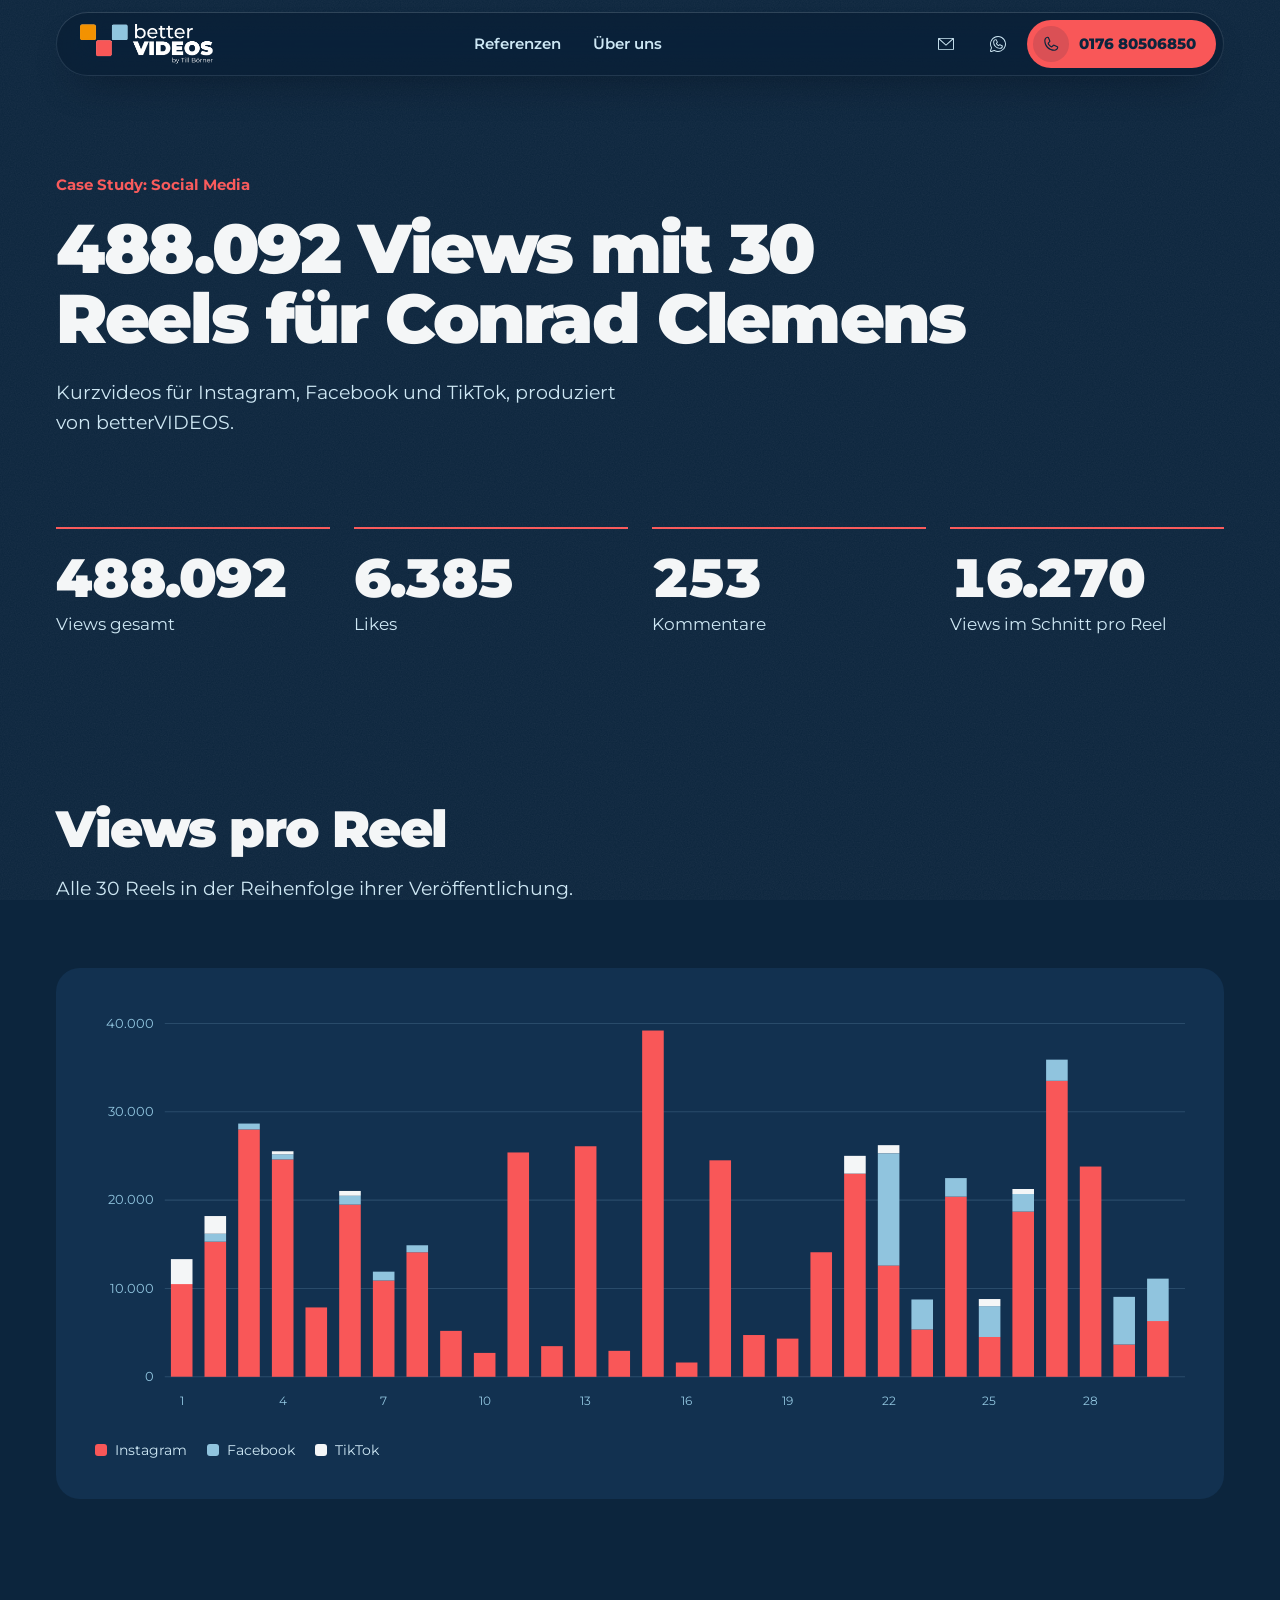
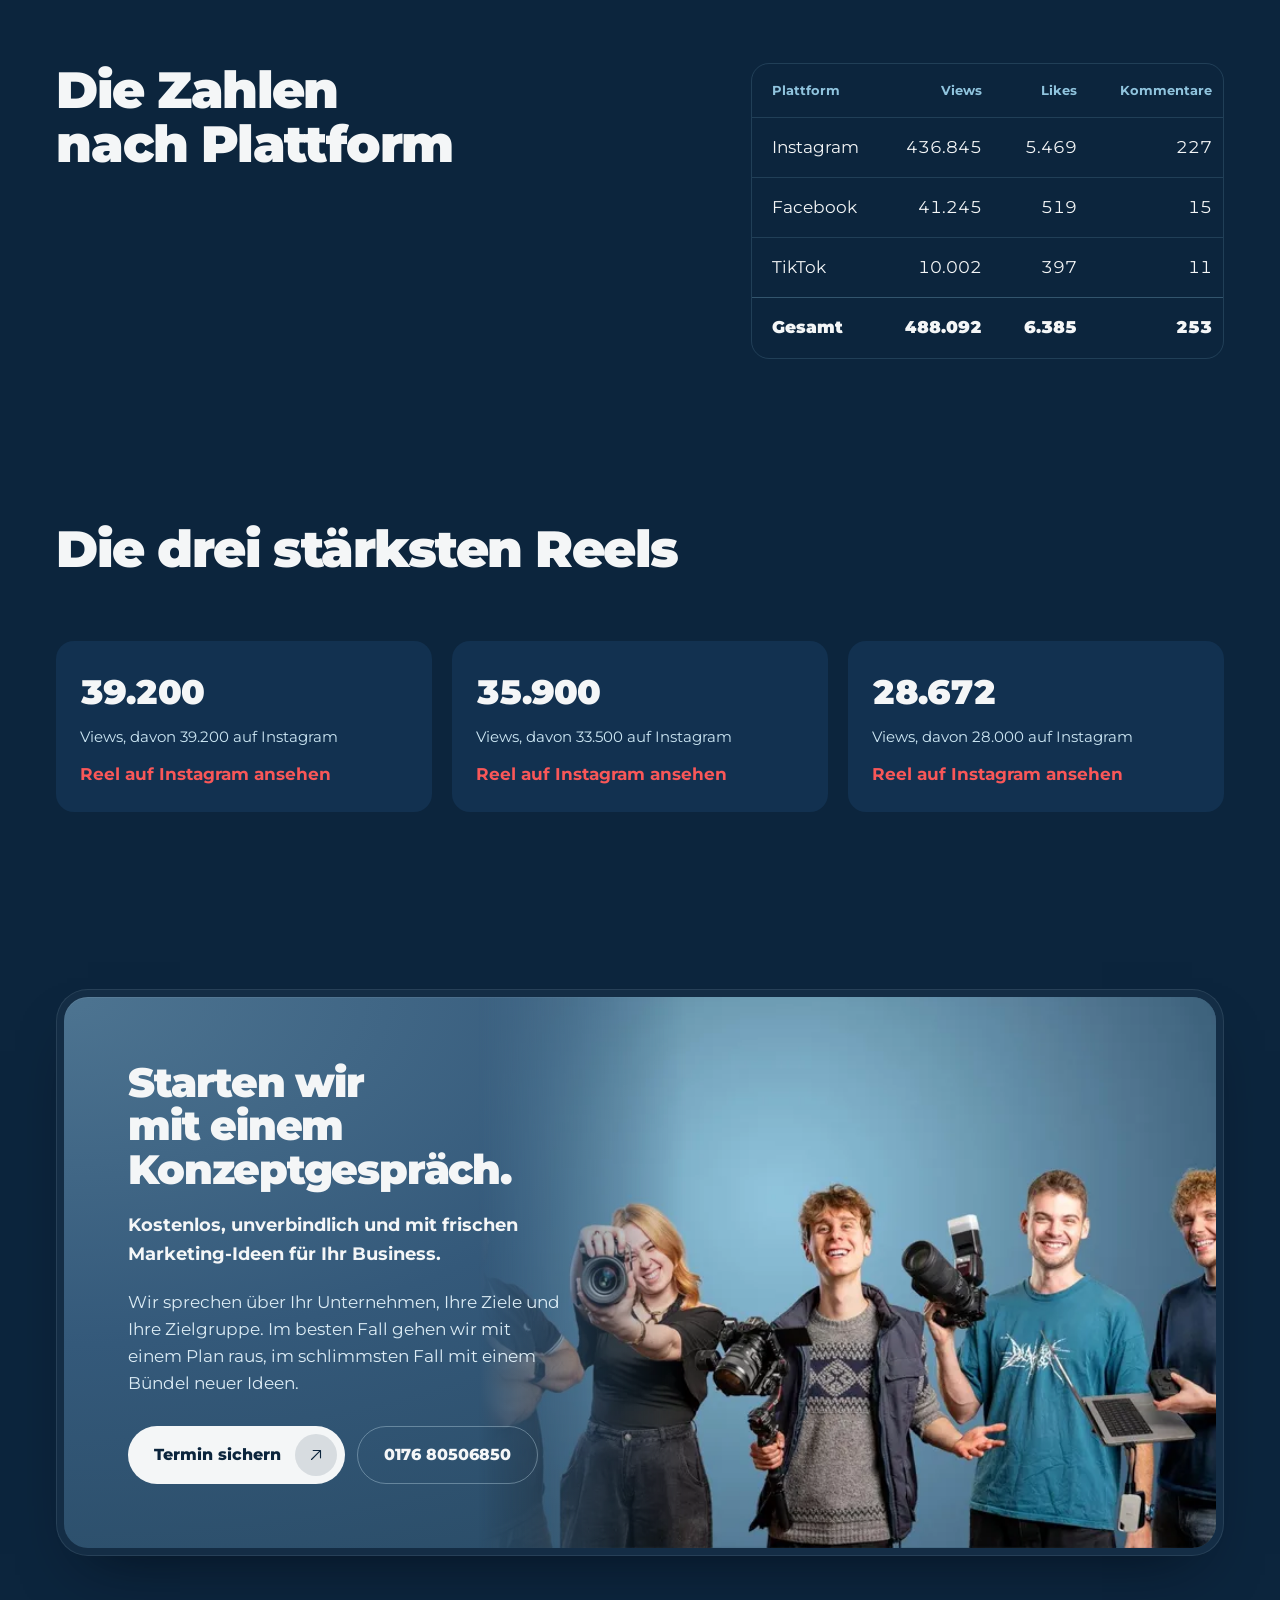
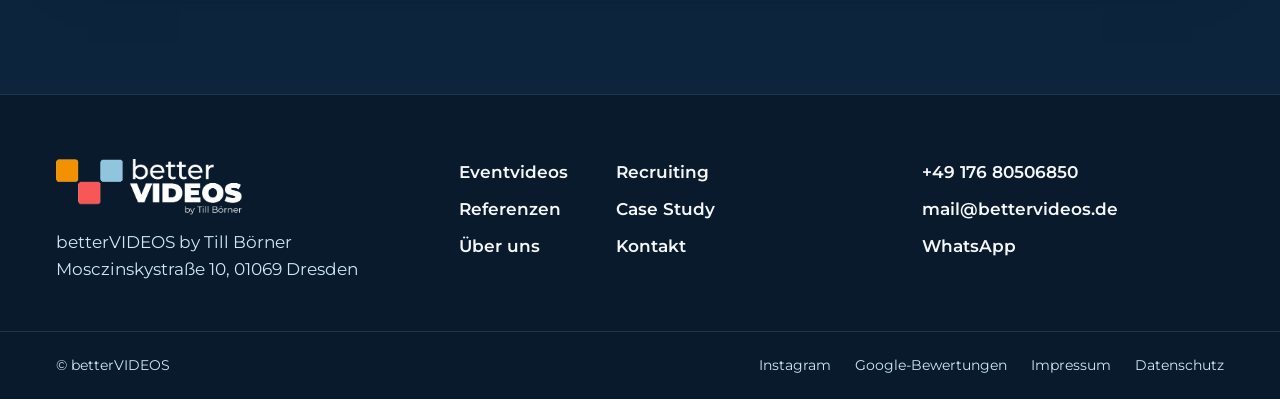
==== commit 07dd5d59: "uodate" ====
--- a/case-study-conrad-clemens.html
+++ b/case-study-conrad-clemens.html
@@ -82,7 +82,7 @@
 <div class="wrap grid-12 split">
 <div class="split__a reveal">
 <h2 class="h2" id="plattformen">Die Zahlen nach Plattform</h2>
-<p class="body-lg muted">[Kurz beschreiben: Ausgangslage, Ziel der Zusammenarbeit und wie die Reels entstanden sind]</p>
+<!---<p class="body-lg muted">[Kurz beschreiben: Ausgangslage, Ziel der Zusammenarbeit und wie die Reels entstanden sind]</p>-->
 </div>
 <div class="split__b reveal">
 <div class="table-wrap">
